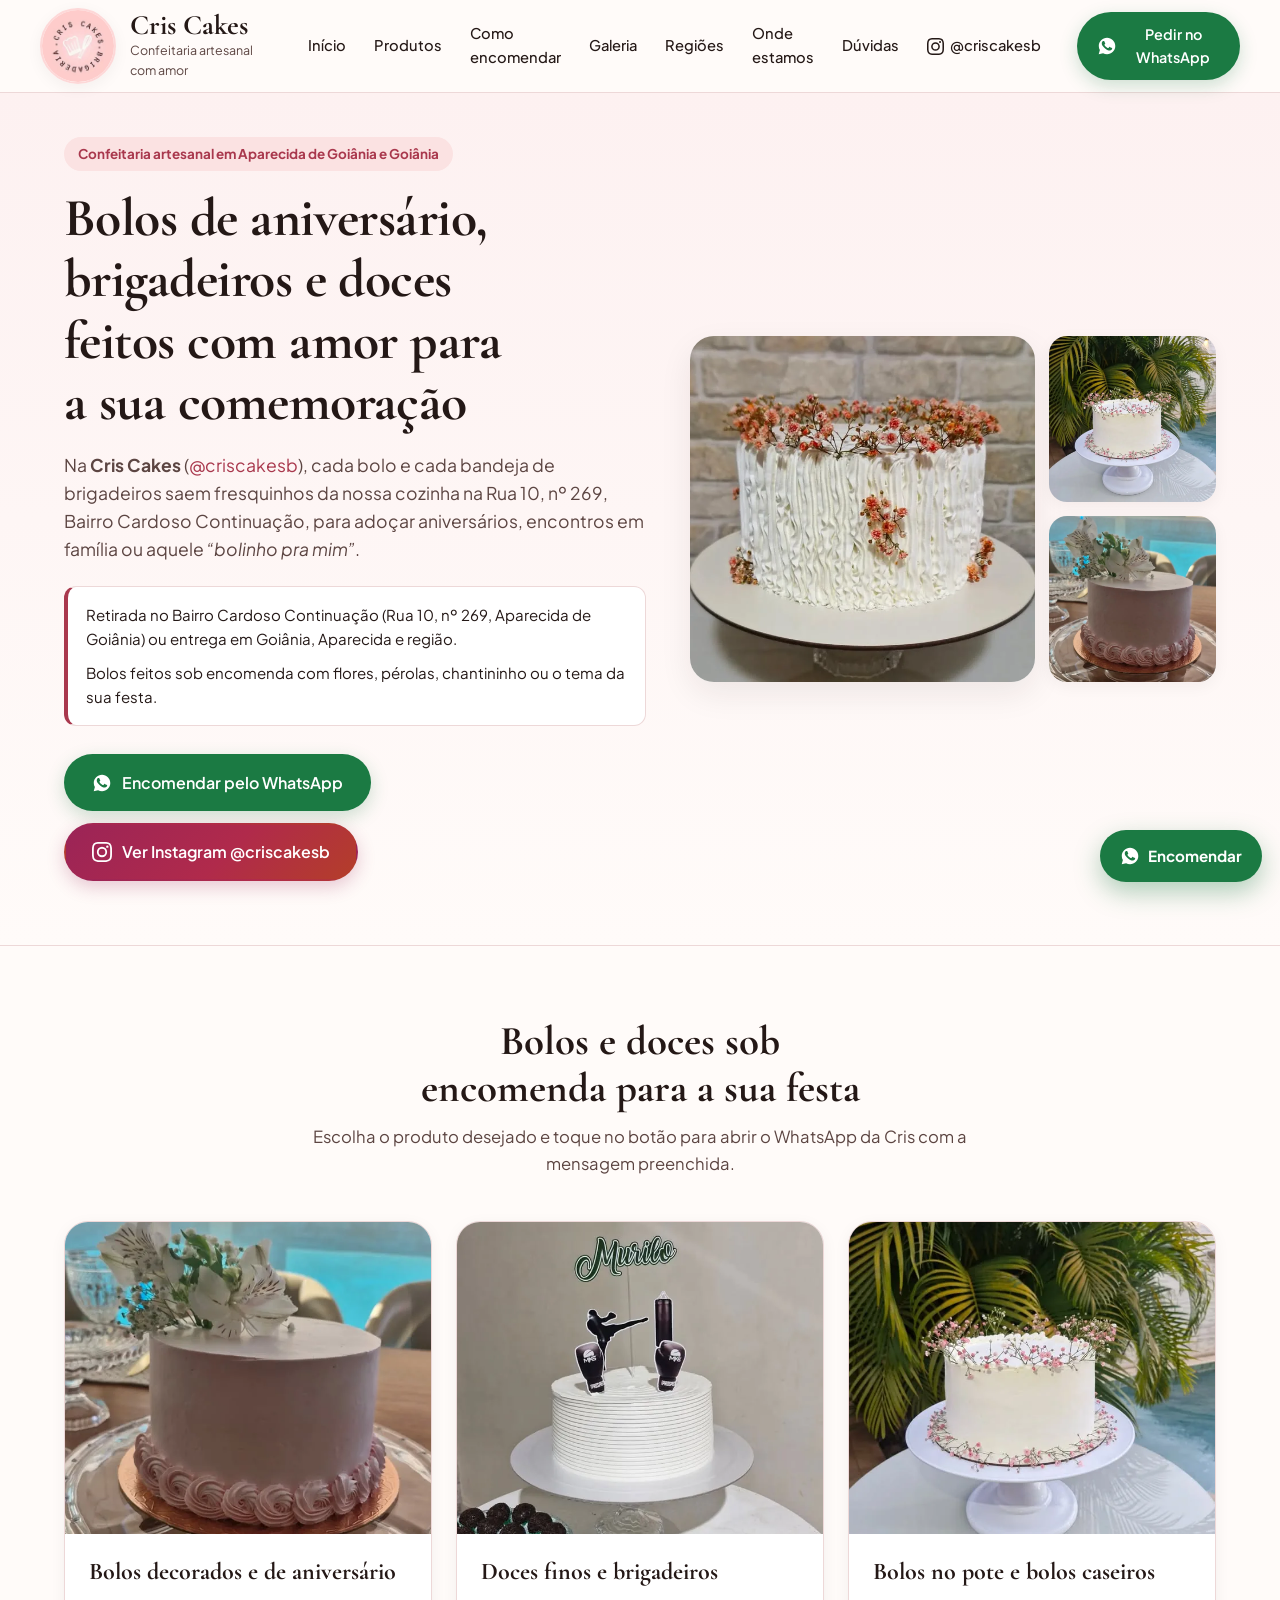
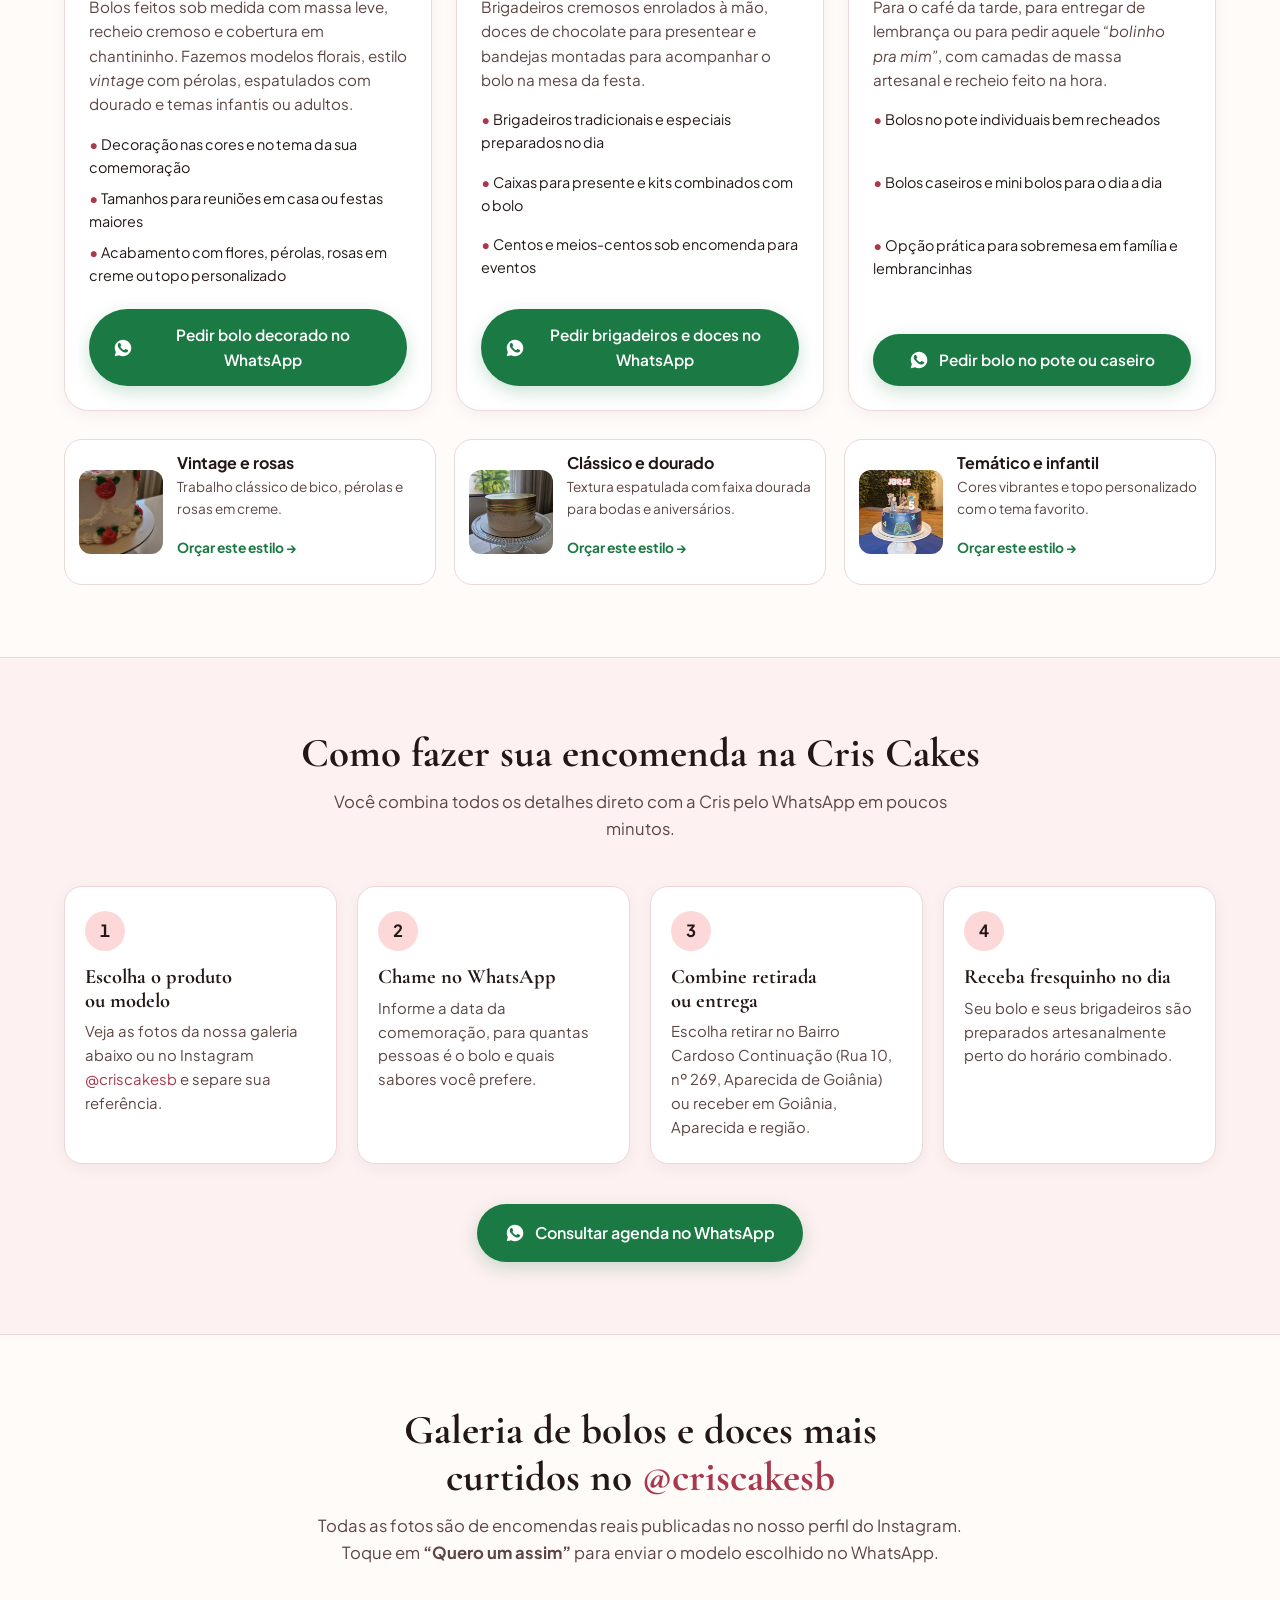
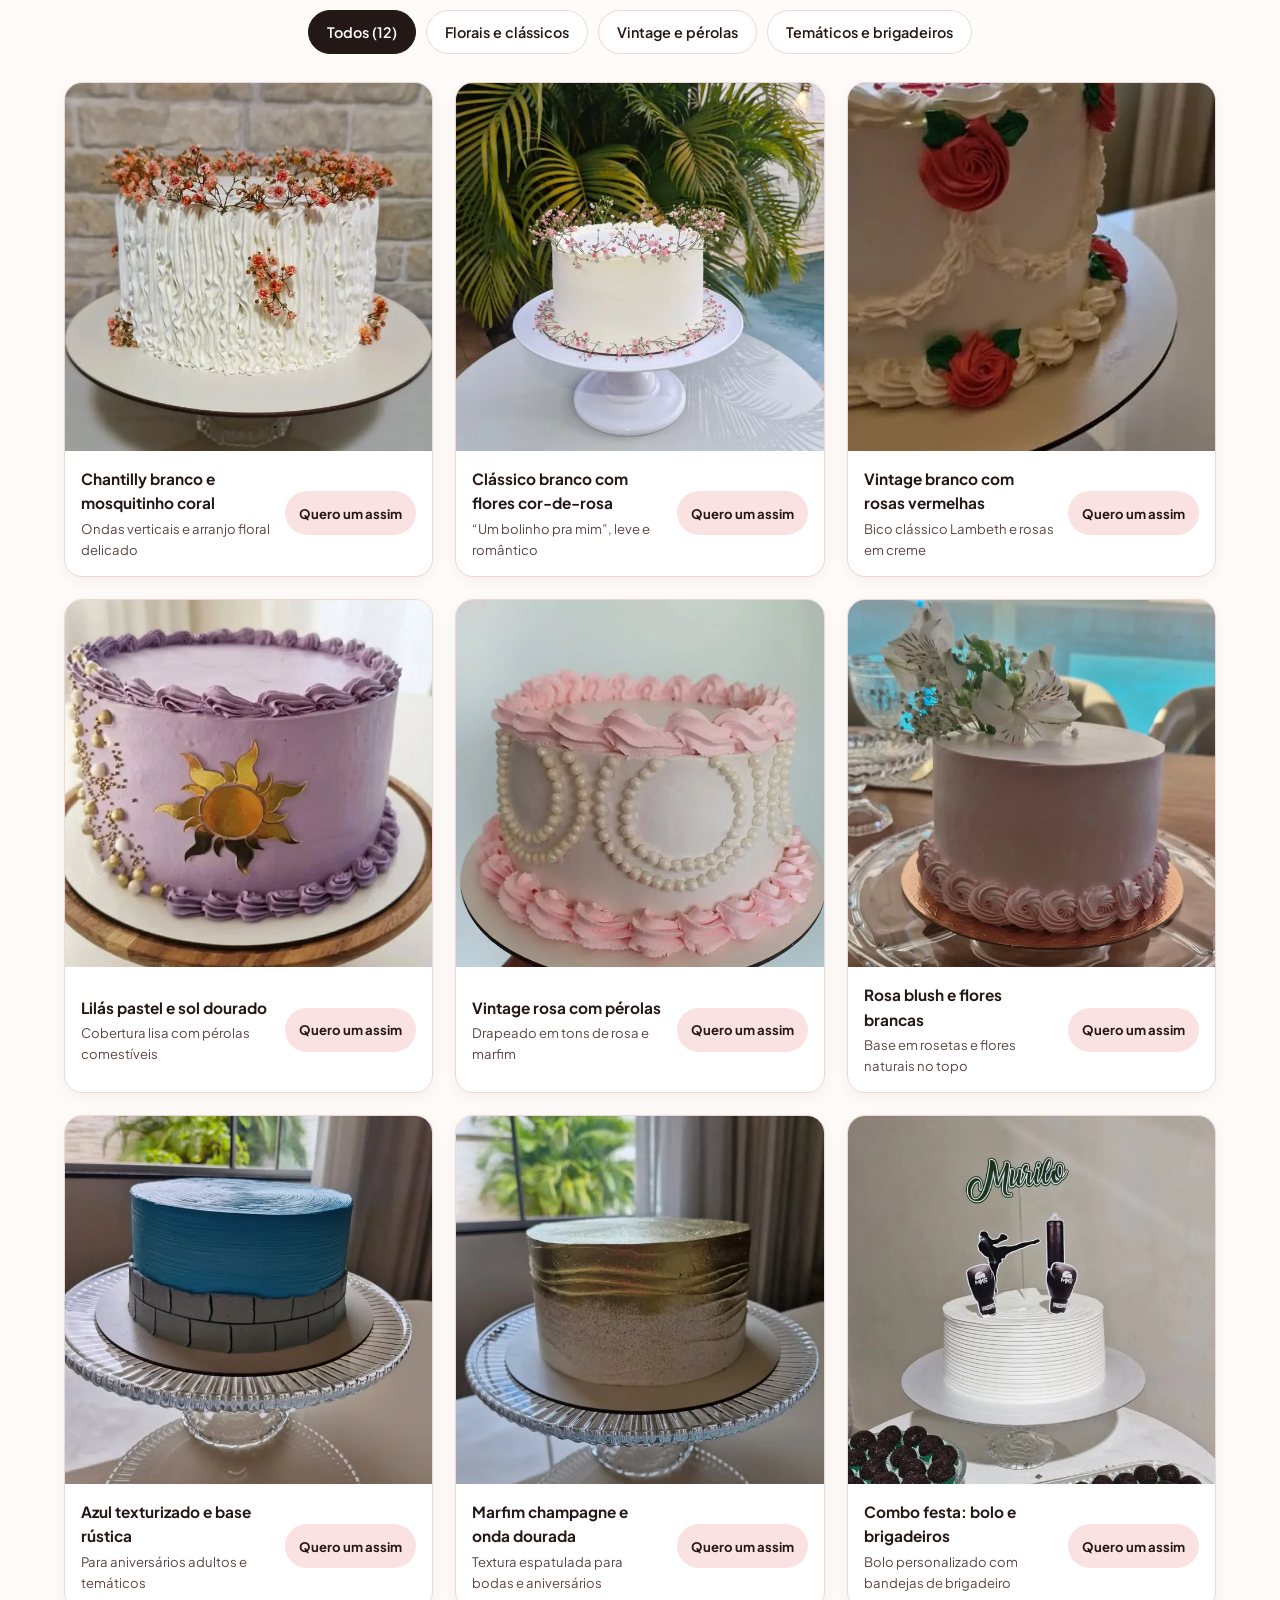
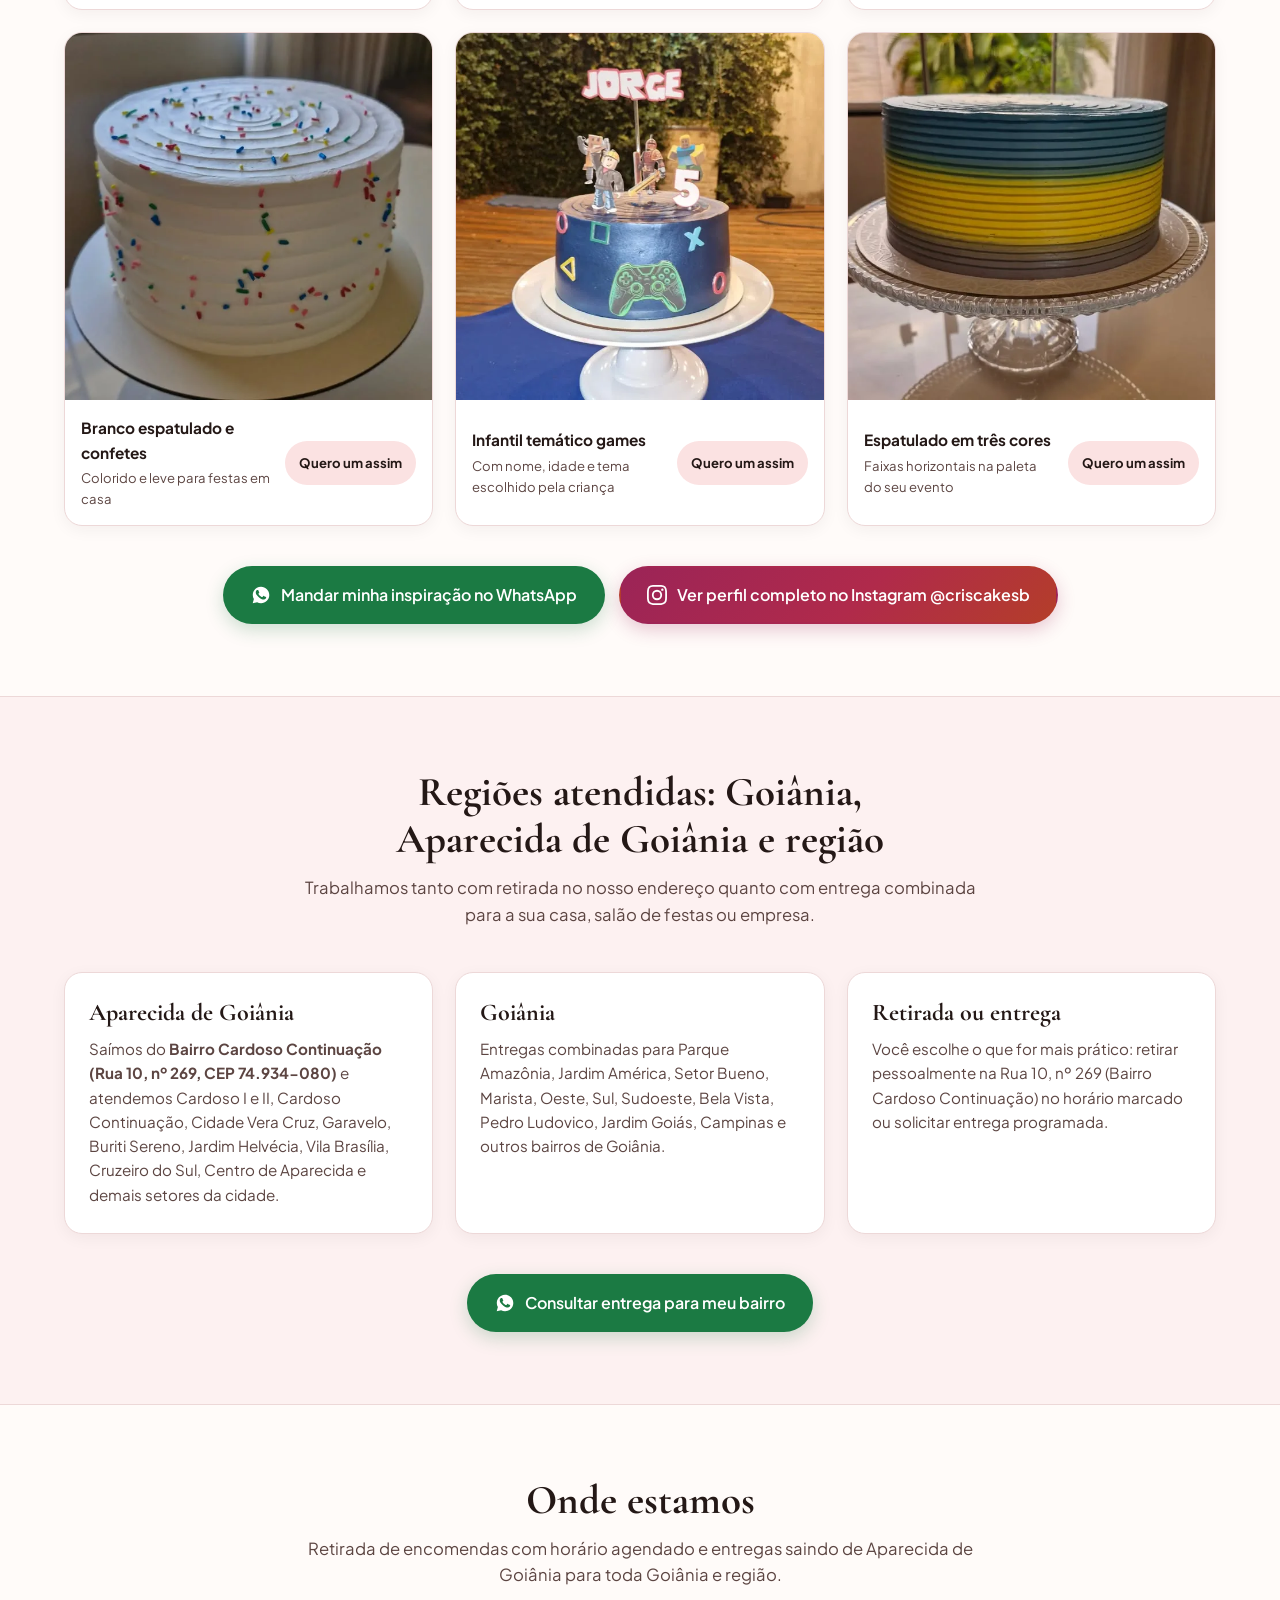
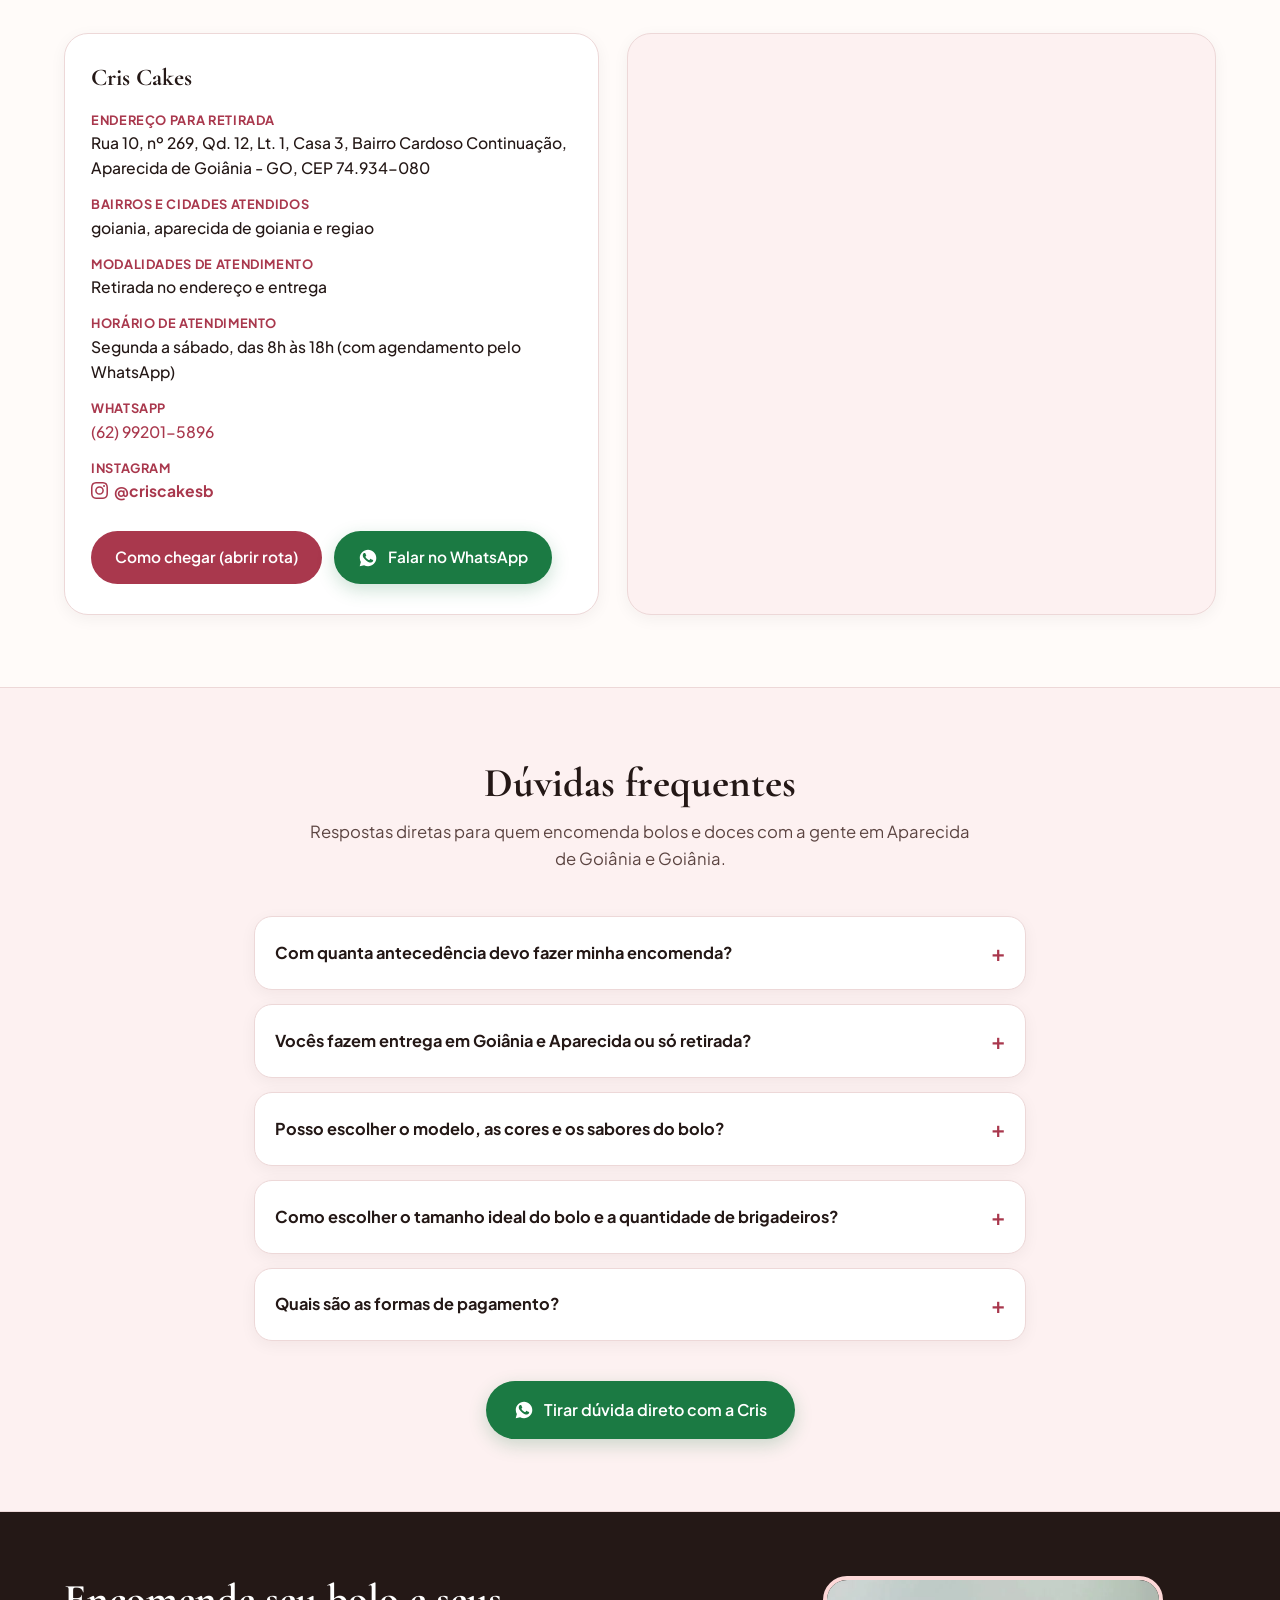
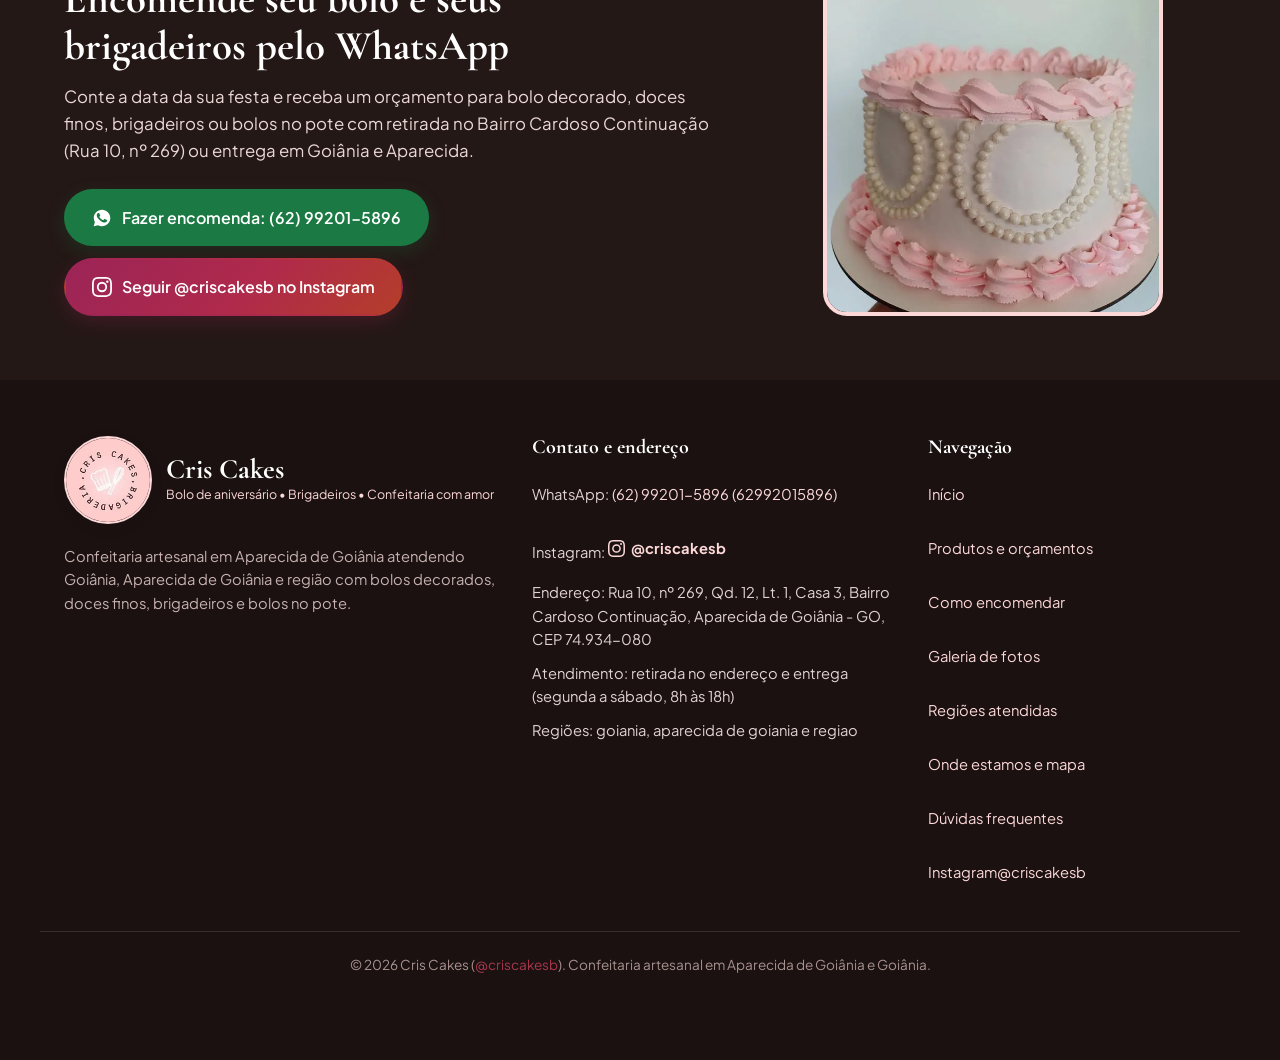
==== index.html @ f01774cf "feat: site Cris Cakes com SEO local, WCAG 2.2 AA e Vercel Analytics" ====
<!DOCTYPE html>
<html lang="pt-BR">
<head>
  <meta charset="UTF-8">
  <meta name="viewport" content="width=device-width, initial-scale=1.0">
  <title>Cris Cakes | Bolos e Brigadeiros em Aparecida e Goiânia</title>
  <meta name="description" content="Confeitaria artesanal em Aparecida de Goiânia (Rua 10, nº 269, Bairro Cardoso Continuação, CEP 74934-080) atendendo Goiânia e região. Bolos decorados, brigadeiros e doces finos.">
  <meta name="robots" content="index, follow">
  <link rel="canonical" href="https://cris-cakes-ruby.vercel.app/">
  <meta name="theme-color" content="#FFFBF9">

  <!-- Open Graph / WhatsApp Preview -->
  <meta property="og:type" content="website">
  <meta property="og:locale" content="pt_BR">
  <meta property="og:site_name" content="Cris Cakes">
  <meta property="og:title" content="Cris Cakes | Bolos e Brigadeiros em Aparecida e Goiânia">
  <meta property="og:description" content="Bolos de aniversário, brigadeiros, doces finos e bolos caseiros feitos com amor. Retirada no Bairro Cardoso Continuação (Rua 10, nº 269) ou entrega em Goiânia, Aparecida de Goiânia e região.">
  <meta property="og:url" content="https://cris-cakes-ruby.vercel.app/">
  <meta property="og:image" content="https://cris-cakes-ruby.vercel.app/assets/img/hero-bolo-flores-chantilly.webp">

  <!-- Twitter Cards -->
  <meta name="twitter:card" content="summary_large_image">
  <meta name="twitter:title" content="Cris Cakes | Bolos e Brigadeiros em Aparecida e Goiânia">
  <meta name="twitter:description" content="Bolos decorados, brigadeiros, doces finos e bolos no pote em Aparecida de Goiânia e Goiânia. Encomende pelo WhatsApp (62) 99201-5896.">
  <meta name="twitter:image" content="https://cris-cakes-ruby.vercel.app/assets/img/hero-bolo-flores-chantilly.webp">

  <!-- Favicon -->
  <link rel="icon" type="image/webp" href="assets/img/logo-cris-cakes.webp">
  <link rel="apple-touch-icon" href="assets/img/logo-cris-cakes.webp">

  <!-- Preload imagem principal (LCP rápido no celular) -->
  <link rel="preload" as="image" href="assets/img/hero-bolo-flores-chantilly.webp" type="image/webp">

  <!-- Tipografia leve e legível -->
  <link rel="preconnect" href="https://fonts.googleapis.com">
  <link rel="preconnect" href="https://fonts.gstatic.com" crossorigin>
  <link href="https://fonts.googleapis.com/css2?family=Cormorant+Garamond:ital,wght@0,600;0,700;1,600&family=Plus+Jakarta+Sans:wght@400;500;600;700&display=swap" rel="stylesheet">

  <link rel="stylesheet" href="styles.css">

  <!-- Dados Estruturados Schema.org: Bakery (Confeitaria Local) + FAQPage -->
  <script type="application/ld+json">
  {
    "@context": "https://schema.org",
    "@graph": [
      {
        "@type": "Bakery",
        "@id": "https://cris-cakes-ruby.vercel.app/#bakery",
        "name": "Cris Cakes",
        "alternateName": "Cris Cakes Brigaderia e Confeitaria Artesanal",
        "description": "Bolo de aniversário, brigadeiros, doces finos e bolos no pote. Confeitaria artesanal feita com amor em Aparecida de Goiânia, atendendo Goiânia, Aparecida de Goiânia e região com retirada no endereço e entrega.",
        "url": "https://cris-cakes-ruby.vercel.app/",
        "telephone": "+55-62-99201-5896",
        "priceRange": "$$",
        "image": [
          "https://cris-cakes-ruby.vercel.app/assets/img/hero-bolo-flores-chantilly.webp",
          "https://cris-cakes-ruby.vercel.app/assets/img/bolo-minimalista-flores-rosa.webp",
          "https://cris-cakes-ruby.vercel.app/assets/img/bolo-rosa-alstroemerias.webp",
          "https://cris-cakes-ruby.vercel.app/assets/img/brigadeiros-e-bolo-festa.webp"
        ],
        "logo": "https://cris-cakes-ruby.vercel.app/assets/img/logo-cris-cakes.webp",
        "sameAs": [
          "https://www.instagram.com/criscakesb/"
        ],
        "address": {
          "@type": "PostalAddress",
          "streetAddress": "Rua 10, nº 269, Qd. 12, Lt. 1, Casa 3, Bairro Cardoso Continuação",
          "addressLocality": "Aparecida de Goiânia",
          "addressRegion": "GO",
          "postalCode": "74934-080",
          "addressCountry": "BR"
        },
        "geo": {
          "@type": "GeoCoordinates",
          "latitude": -16.7663732,
          "longitude": -49.321342
        },
        "areaServed": [
          {
            "@type": "City",
            "name": "Aparecida de Goiânia"
          },
          {
            "@type": "City",
            "name": "Goiânia"
          },
          {
            "@type": "AdministrativeArea",
            "name": "Região Metropolitana de Goiânia"
          }
        ],
        "openingHoursSpecification": [
          {
            "@type": "OpeningHoursSpecification",
            "dayOfWeek": [
              "Monday",
              "Tuesday",
              "Wednesday",
              "Thursday",
              "Friday",
              "Saturday"
            ],
            "opens": "08:00",
            "closes": "18:00"
          }
        ],
        "servesCuisine": "Confeitaria Artesanal, Bolos Decorados, Brigadeiros",
        "hasOfferCatalog": {
          "@type": "OfferCatalog",
          "name": "Cardápio Cris Cakes",
          "itemListElement": [
            {
              "@type": "Offer",
              "itemOffered": {
                "@type": "Product",
                "name": "Bolos decorados de aniversário e comemorações"
              }
            },
            {
              "@type": "Offer",
              "itemOffered": {
                "@type": "Product",
                "name": "Doces finos e brigadeiros artesanais"
              }
            },
            {
              "@type": "Offer",
              "itemOffered": {
                "@type": "Product",
                "name": "Bolos no pote e bolos caseiros"
              }
            }
          ]
        }
      },
      {
        "@type": "FAQPage",
        "@id": "https://cris-cakes-ruby.vercel.app/#faq",
        "mainEntity": [
          {
            "@type": "Question",
            "name": "Com quanta antecedência devo encomendar meu bolo ou brigadeiros?",
            "acceptedAnswer": {
              "@type": "Answer",
              "text": "Para bolos decorados e encomendas de festa, o ideal é pedir com 3 a 5 dias de antecedência para garantir sua vaga na agenda. Se precisar de algo para mais perto ou de um bolinho para hoje, chame no WhatsApp (62) 99201-5896 para consultar a disponibilidade."
            }
          },
          {
            "@type": "Question",
            "name": "A Cris Cakes trabalha com entrega ou retirada no endereço?",
            "acceptedAnswer": {
              "@type": "Answer",
              "text": "Trabalhamos com os dois: você pode retirar sua encomenda direto no nosso endereço no Bairro Cardoso Continuação, em Aparecida de Goiânia (Rua 10, nº 269, Qd. 12, Lt. 1, Casa 3, CEP 74.934-080), ou solicitar entrega para Goiânia, Aparecida de Goiânia e região."
            }
          },
          {
            "@type": "Question",
            "name": "Posso personalizar as cores, flores e o tema do bolo?",
            "acceptedAnswer": {
              "@type": "Answer",
              "text": "Sim. Cada bolo é feito sob medida para a sua comemoração: modelos com flores, estilo vintage com pérolas, espatulados com dourado ou temas infantis e personalizados com topo."
            }
          },
          {
            "@type": "Question",
            "name": "Quais regiões vocês atendem?",
            "acceptedAnswer": {
              "@type": "Answer",
              "text": "Atendemos Goiânia, Aparecida de Goiânia e região, além de retirada presencial no Bairro Cardoso Continuação (Rua 10, nº 269, CEP 74.934-080) em Aparecida de Goiânia."
            }
          }
        ]
      }
    ]
  }
  </script>
</head>
<body>
  <a class="skip-link" href="#inicio">Pular para o conteúdo principal</a>

  <!-- CABEÇALHO FIXO -->
  <header class="site-header" id="topo">
    <div class="container header-inner">
      <a href="#inicio" class="brand" aria-label="Cris Cakes, voltar ao início">
        <img src="assets/img/logo-cris-cakes.webp" alt="Logo Cris Cakes Brigaderia e Confeitaria Artesanal em Aparecida de Goiânia" width="76" height="76" class="brand-logo">
        <div class="brand-text">
          <span class="brand-name" translate="no">Cris Cakes</span>
          <span class="brand-tag">Confeitaria artesanal com amor</span>
        </div>
      </a>

      <button class="menu-toggle" type="button" aria-expanded="false" aria-controls="nav-menu" aria-label="Abrir menu de navegação">
        <span class="menu-bar"></span>
        <span class="menu-bar"></span>
        <span class="menu-bar"></span>
      </button>

      <nav class="site-nav" id="nav-menu" aria-label="Navegação principal">
        <ul class="nav-list">
          <li><a href="#inicio">Início</a></li>
          <li><a href="#produtos">Produtos</a></li>
          <li><a href="#como-encomendar">Como encomendar</a></li>
          <li><a href="#galeria">Galeria</a></li>
          <li><a href="#regioes">Regiões</a></li>
          <li><a href="#onde-estamos">Onde estamos</a></li>
          <li><a href="#duvidas">Dúvidas</a></li>
          <li>
            <a href="https://www.instagram.com/criscakesb/" target="_blank" rel="noopener noreferrer" class="ig-inline-link" translate="no">
              <svg class="icon-ig-sm" viewBox="0 0 24 24" aria-hidden="true"><path d="M12 2.163c3.204 0 3.584.012 4.85.07 3.252.148 4.771 1.691 4.919 4.919.058 1.265.069 1.645.069 4.849 0 3.205-.012 3.584-.069 4.849-.149 3.225-1.664 4.771-4.919 4.919-1.266.058-1.644.07-4.85.07-3.204 0-3.584-.012-4.849-.07-3.26-.149-4.771-1.699-4.919-4.92-.058-1.265-.07-1.644-.07-4.849 0-3.204.013-3.583.07-4.849.149-3.227 1.664-4.771 4.919-4.919 1.266-.057 1.645-.069 4.849-.069zM12 0C8.741 0 8.333.014 7.053.072 2.695.272.273 2.69.073 7.052.014 8.333 0 8.741 0 12c0 3.259.014 3.668.072 4.948.2 4.358 2.618 6.78 6.98 6.98C8.333 23.986 8.741 24 12 24c3.259 0 3.668-.014 4.948-.072 4.354-.2 6.782-2.618 6.979-6.98.059-1.28.073-1.689.073-4.948 0-3.259-.014-3.667-.072-4.947-.196-4.354-2.617-6.78-6.979-6.98C15.668.014 15.259 0 12 0zm0 5.838a6.162 6.162 0 100 12.324 6.162 6.162 0 000-12.324zM12 16a4 4 0 110-8 4 4 0 010 8zm6.406-11.845a1.44 1.44 0 100 2.881 1.44 1.44 0 000-2.881z"/></svg>
              <span>@criscakesb</span>
            </a>
          </li>
        </ul>
        <a
          href="https://wa.me/5562992015896?text=Ol%C3%A1%2C%20Cris!%20Vi%20o%20site%20da%20Cris%20Cakes%20e%20gostaria%20de%20fazer%20uma%20encomenda."
          class="btn btn-whatsapp btn-sm header-cta"
          target="_blank"
          rel="noopener noreferrer">
          <svg class="icon-wa" viewBox="0 0 24 24" aria-hidden="true"><path d="M12.04 2C6.58 2 2.13 6.45 2.13 11.91c0 1.75.46 3.45 1.32 4.95L2.05 22l5.25-1.38c1.45.79 3.08 1.21 4.74 1.21 5.46 0 9.91-4.45 9.91-9.91C21.95 6.45 17.5 2 12.04 2zm5.82 14.01c-.25.7-1.45 1.34-2.01 1.43-.52.08-1.18.12-1.91-.12-.44-.14-1.01-.33-1.74-.65-3.07-1.33-5.08-4.43-5.23-4.64-.15-.21-1.25-1.66-1.25-3.17 0-1.51.79-2.25 1.07-2.56.28-.31.61-.39.81-.39.2 0 .41.01.59.01.19.01.44-.07.69.53.25.6.86 2.09.93 2.24.08.15.13.33.03.53-.1.21-.15.33-.3.51-.15.18-.32.4-.46.54-.15.15-.31.31-.13.61.18.31.79 1.31 1.7 2.12 1.17 1.04 2.15 1.36 2.46 1.52.31.15.49.13.67-.08.18-.21.77-.9.97-1.21.2-.31.41-.26.69-.15.28.1 1.79.84 2.1 1 .31.15.51.23.59.36.08.13.08.75-.17 1.45z"/></svg>
          <span>Pedir no WhatsApp</span>
        </a>
      </nav>
    </div>
  </header>

  <main>
    <!-- 1. INÍCIO (HERO) -->
    <section class="hero" id="inicio">
      <div class="container hero-grid">
        <div class="hero-copy">
          <p class="hero-kicker">Confeitaria artesanal em Aparecida de Goiânia e Goiânia</p>
          <h1>Bolos de aniversário, brigadeiros e doces feitos com amor para a sua comemoração</h1>
          <p class="hero-lead">
            Na <strong translate="no">Cris Cakes</strong> (<a href="https://www.instagram.com/criscakesb/" target="_blank" rel="noopener noreferrer" translate="no">@criscakesb</a>), cada bolo e cada bandeja de brigadeiros saem fresquinhos da nossa cozinha na Rua 10, nº 269, Bairro Cardoso Continuação, para adoçar aniversários, encontros em família ou aquele <em>“bolinho pra mim”</em>.
          </p>

          <ul class="hero-facts" aria-label="Informações rápidas de atendimento">
            <li>Retirada no Bairro Cardoso Continuação (Rua 10, nº 269, Aparecida de Goiânia) ou entrega em Goiânia, Aparecida e região.</li>
            <li>Bolos feitos sob encomenda com flores, pérolas, chantininho ou o tema da sua festa.</li>
          </ul>

          <div class="hero-actions">
            <a
              href="https://wa.me/5562992015896?text=Ol%C3%A1%2C%20Cris!%20Vi%20o%20site%20da%20Cris%20Cakes%20e%20quero%20fazer%20um%20or%C3%A7amento%20de%20encomenda."
              class="btn btn-whatsapp btn-lg"
              target="_blank"
              rel="noopener noreferrer">
              <svg class="icon-wa" viewBox="0 0 24 24" aria-hidden="true"><path d="M12.04 2C6.58 2 2.13 6.45 2.13 11.91c0 1.75.46 3.45 1.32 4.95L2.05 22l5.25-1.38c1.45.79 3.08 1.21 4.74 1.21 5.46 0 9.91-4.45 9.91-9.91C21.95 6.45 17.5 2 12.04 2zm5.82 14.01c-.25.7-1.45 1.34-2.01 1.43-.52.08-1.18.12-1.91-.12-.44-.14-1.01-.33-1.74-.65-3.07-1.33-5.08-4.43-5.23-4.64-.15-.21-1.25-1.66-1.25-3.17 0-1.51.79-2.25 1.07-2.56.28-.31.61-.39.81-.39.2 0 .41.01.59.01.19.01.44-.07.69.53.25.6.86 2.09.93 2.24.08.15.13.33.03.53-.1.21-.15.33-.3.51-.15.18-.32.4-.46.54-.15.15-.31.31-.13.61.18.31.79 1.31 1.7 2.12 1.17 1.04 2.15 1.36 2.46 1.52.31.15.49.13.67-.08.18-.21.77-.9.97-1.21.2-.31.41-.26.69-.15.28.1 1.79.84 2.1 1 .31.15.51.23.59.36.08.13.08.75-.17 1.45z"/></svg>
              <span>Encomendar pelo WhatsApp</span>
            </a>
            <a href="https://www.instagram.com/criscakesb/" target="_blank" rel="noopener noreferrer" class="btn btn-instagram btn-lg">
              <svg class="icon-ig" viewBox="0 0 24 24" aria-hidden="true"><path d="M12 2.163c3.204 0 3.584.012 4.85.07 3.252.148 4.771 1.691 4.919 4.919.058 1.265.069 1.645.069 4.849 0 3.205-.012 3.584-.069 4.849-.149 3.225-1.664 4.771-4.919 4.919-1.266.058-1.644.07-4.85.07-3.204 0-3.584-.012-4.849-.07-3.26-.149-4.771-1.699-4.919-4.92-.058-1.265-.07-1.644-.07-4.849 0-3.204.013-3.583.07-4.849.149-3.227 1.664-4.771 4.919-4.919 1.266-.057 1.645-.069 4.849-.069zM12 0C8.741 0 8.333.014 7.053.072 2.695.272.273 2.69.073 7.052.014 8.333 0 8.741 0 12c0 3.259.014 3.668.072 4.948.2 4.358 2.618 6.78 6.98 6.98C8.333 23.986 8.741 24 12 24c3.259 0 3.668-.014 4.948-.072 4.354-.2 6.782-2.618 6.979-6.98.059-1.28.073-1.689.073-4.948 0-3.259-.014-3.667-.072-4.947-.196-4.354-2.617-6.78-6.979-6.98C15.668.014 15.259 0 12 0zm0 5.838a6.162 6.162 0 100 12.324 6.162 6.162 0 000-12.324zM12 16a4 4 0 110-8 4 4 0 010 8zm6.406-11.845a1.44 1.44 0 100 2.881 1.44 1.44 0 000-2.881z"/></svg>
              <span>Ver Instagram <span translate="no">@criscakesb</span></span>
            </a>
          </div>
        </div>

        <div class="hero-media">
          <div class="hero-photo-main">
            <img
              src="assets/img/hero-bolo-flores-chantilly.webp"
              alt="Bolo decorado em Aparecida de Goiânia e Goiânia com chantilly branco texturizado e flores mosquitinho coral feito pela Cris Cakes"
              width="640"
              height="640"
              fetchpriority="high">
          </div>
          <div class="hero-photo-grid">
            <img
              src="assets/img/bolo-minimalista-flores-rosa.webp"
              alt="Bolo de aniversário artesanal em Goiânia com cobertura lisa branca e flores cor-de-rosa delicadas"
              width="320"
              height="320">
            <img
              src="assets/img/bolo-rosa-alstroemerias.webp"
              alt="Bolo decorado rosa pastel com flores brancas naturais em Aparecida de Goiânia"
              width="320"
              height="320">
          </div>
        </div>
      </div>
    </section>

    <!-- 2. PRODUTOS -->
    <section class="section section-light" id="produtos">
      <div class="container">
        <div class="section-header">
          <h2>Bolos e doces sob encomenda para a sua festa</h2>
          <p>Escolha o produto desejado e toque no botão para abrir o WhatsApp da Cris com a mensagem preenchida.</p>
        </div>

        <div class="products-grid">
          <!-- Produto 1: Bolos decorados -->
          <article class="product-card">
            <div class="product-img-wrap">
              <img
                src="assets/img/bolo-rosa-alstroemerias.webp"
                alt="Bolo decorado em Goiânia e Aparecida de Goiânia com chantininho rosa e flores naturais brancas"
                width="640"
                height="640"
                loading="lazy">
            </div>
            <div class="product-body">
              <h3>Bolos decorados e de aniversário</h3>
              <p>
                Bolos feitos sob medida com massa leve, recheio cremoso e cobertura em chantininho. Fazemos modelos florais, estilo <em>vintage</em> com pérolas, espatulados com dourado e temas infantis ou adultos.
              </p>
              <ul class="product-highlights">
                <li>Decoração nas cores e no tema da sua comemoração</li>
                <li>Tamanhos para reuniões em casa ou festas maiores</li>
                <li>Acabamento com flores, pérolas, rosas em creme ou topo personalizado</li>
              </ul>
              <a
                href="https://wa.me/5562992015896?text=Ol%C3%A1%2C%20Cris!%20Vi%20o%20site%20da%20Cris%20Cakes%20e%20gostaria%20de%20encomendar%20um%20Bolo%20Decorado%20para%20anivers%C3%A1rio%2Fcomemora%C3%A7%C3%A3o."
                class="btn btn-whatsapp btn-block"
                target="_blank"
                rel="noopener noreferrer">
                <svg class="icon-wa" viewBox="0 0 24 24" aria-hidden="true"><path d="M12.04 2C6.58 2 2.13 6.45 2.13 11.91c0 1.75.46 3.45 1.32 4.95L2.05 22l5.25-1.38c1.45.79 3.08 1.21 4.74 1.21 5.46 0 9.91-4.45 9.91-9.91C21.95 6.45 17.5 2 12.04 2zm5.82 14.01c-.25.7-1.45 1.34-2.01 1.43-.52.08-1.18.12-1.91-.12-.44-.14-1.01-.33-1.74-.65-3.07-1.33-5.08-4.43-5.23-4.64-.15-.21-1.25-1.66-1.25-3.17 0-1.51.79-2.25 1.07-2.56.28-.31.61-.39.81-.39.2 0 .41.01.59.01.19.01.44-.07.69.53.25.6.86 2.09.93 2.24.08.15.13.33.03.53-.1.21-.15.33-.3.51-.15.18-.32.4-.46.54-.15.15-.31.31-.13.61.18.31.79 1.31 1.7 2.12 1.17 1.04 2.15 1.36 2.46 1.52.31.15.49.13.67-.08.18-.21.77-.9.97-1.21.2-.31.41-.26.69-.15.28.1 1.79.84 2.1 1 .31.15.51.23.59.36.08.13.08.75-.17 1.45z"/></svg>
                <span>Pedir bolo decorado no WhatsApp</span>
              </a>
            </div>
          </article>

          <!-- Produto 2: Doces finos e brigadeiros -->
          <article class="product-card">
            <div class="product-img-wrap">
              <img
                src="assets/img/brigadeiros-e-bolo-festa.webp"
                alt="Brigadeiros artesanais e bolo de aniversário decorado em Aparecida de Goiânia e Goiânia"
                width="640"
                height="640"
                loading="lazy">
            </div>
            <div class="product-body">
              <h3>Doces finos e brigadeiros</h3>
              <p>
                Brigadeiros cremosos enrolados à mão, doces de chocolate para presentear e bandejas montadas para acompanhar o bolo na mesa da festa.
              </p>
              <ul class="product-highlights">
                <li>Brigadeiros tradicionais e especiais preparados no dia</li>
                <li>Caixas para presente e kits combinados com o bolo</li>
                <li>Centos e meios-centos sob encomenda para eventos</li>
              </ul>
              <a
                href="https://wa.me/5562992015896?text=Ol%C3%A1%2C%20Cris!%20Vi%20o%20site%20da%20Cris%20Cakes%20e%20gostaria%20de%20encomendar%20Doces%20Finos%20e%20Brigadeiros."
                class="btn btn-whatsapp btn-block"
                target="_blank"
                rel="noopener noreferrer">
                <svg class="icon-wa" viewBox="0 0 24 24" aria-hidden="true"><path d="M12.04 2C6.58 2 2.13 6.45 2.13 11.91c0 1.75.46 3.45 1.32 4.95L2.05 22l5.25-1.38c1.45.79 3.08 1.21 4.74 1.21 5.46 0 9.91-4.45 9.91-9.91C21.95 6.45 17.5 2 12.04 2zm5.82 14.01c-.25.7-1.45 1.34-2.01 1.43-.52.08-1.18.12-1.91-.12-.44-.14-1.01-.33-1.74-.65-3.07-1.33-5.08-4.43-5.23-4.64-.15-.21-1.25-1.66-1.25-3.17 0-1.51.79-2.25 1.07-2.56.28-.31.61-.39.81-.39.2 0 .41.01.59.01.19.01.44-.07.69.53.25.6.86 2.09.93 2.24.08.15.13.33.03.53-.1.21-.15.33-.3.51-.15.18-.32.4-.46.54-.15.15-.31.31-.13.61.18.31.79 1.31 1.7 2.12 1.17 1.04 2.15 1.36 2.46 1.52.31.15.49.13.67-.08.18-.21.77-.9.97-1.21.2-.31.41-.26.69-.15.28.1 1.79.84 2.1 1 .31.15.51.23.59.36.08.13.08.75-.17 1.45z"/></svg>
                <span>Pedir brigadeiros e doces no WhatsApp</span>
              </a>
            </div>
          </article>

          <!-- Produto 3: Bolos no pote e caseiros -->
          <article class="product-card">
            <div class="product-img-wrap">
              <img
                src="assets/img/bolo-minimalista-flores-rosa.webp"
                alt="Bolo caseiro e bolinho artesanal em Aparecida de Goiânia para café da tarde e comemorações"
                width="640"
                height="640"
                loading="lazy">
            </div>
            <div class="product-body">
              <h3>Bolos no pote e bolos caseiros</h3>
              <p>
                Para o café da tarde, para entregar de lembrança ou para pedir aquele <em>“bolinho pra mim”</em>, com camadas de massa artesanal e recheio feito na hora.
              </p>
              <ul class="product-highlights">
                <li>Bolos no pote individuais bem recheados</li>
                <li>Bolos caseiros e mini bolos para o dia a dia</li>
                <li>Opção prática para sobremesa em família e lembrancinhas</li>
              </ul>
              <a
                href="https://wa.me/5562992015896?text=Ol%C3%A1%2C%20Cris!%20Vi%20o%20site%20da%20Cris%20Cakes%20e%20quero%20saber%20os%20sabores%20de%20Bolo%20no%20Pote%20e%20Bolos%20Caseiros."
                class="btn btn-whatsapp btn-block"
                target="_blank"
                rel="noopener noreferrer">
                <svg class="icon-wa" viewBox="0 0 24 24" aria-hidden="true"><path d="M12.04 2C6.58 2 2.13 6.45 2.13 11.91c0 1.75.46 3.45 1.32 4.95L2.05 22l5.25-1.38c1.45.79 3.08 1.21 4.74 1.21 5.46 0 9.91-4.45 9.91-9.91C21.95 6.45 17.5 2 12.04 2zm5.82 14.01c-.25.7-1.45 1.34-2.01 1.43-.52.08-1.18.12-1.91-.12-.44-.14-1.01-.33-1.74-.65-3.07-1.33-5.08-4.43-5.23-4.64-.15-.21-1.25-1.66-1.25-3.17 0-1.51.79-2.25 1.07-2.56.28-.31.61-.39.81-.39.2 0 .41.01.59.01.19.01.44-.07.69.53.25.6.86 2.09.93 2.24.08.15.13.33.03.53-.1.21-.15.33-.3.51-.15.18-.32.4-.46.54-.15.15-.31.31-.13.61.18.31.79 1.31 1.7 2.12 1.17 1.04 2.15 1.36 2.46 1.52.31.15.49.13.67-.08.18-.21.77-.9.97-1.21.2-.31.41-.26.69-.15.28.1 1.79.84 2.1 1 .31.15.51.23.59.36.08.13.08.75-.17 1.45z"/></svg>
                <span>Pedir bolo no pote ou caseiro</span>
              </a>
            </div>
          </article>
        </div>

        <!-- Estilos em destaque -->
        <div class="styles-strip">
          <div class="style-mini">
            <img src="assets/img/bolo-vintage-rosas-vermelhas.webp" alt="Bolo vintage Lambeth branco com rosas vermelhas em Goiânia" width="120" height="120" loading="lazy">
            <div>
              <h4>Vintage e rosas</h4>
              <p>Trabalho clássico de bico, pérolas e rosas em creme.</p>
              <a href="https://wa.me/5562992015896?text=Ol%C3%A1%2C%20Cris!%20Gostei%20dos%20bolos%20estilo%20Vintage%20com%20rosas%20e%20p%C3%A9rolas%20no%20site%20e%20quero%20um%20or%C3%A7amento." target="_blank" rel="noopener noreferrer" class="link-wa">Orçar este estilo &rarr;</a>
            </div>
          </div>
          <div class="style-mini">
            <img src="assets/img/bolo-champagne-ouro.webp" alt="Bolo decorado dourado e champagne em Aparecida de Goiânia" width="120" height="120" loading="lazy">
            <div>
              <h4>Clássico e dourado</h4>
              <p>Textura espatulada com faixa dourada para bodas e aniversários.</p>
              <a href="https://wa.me/5562992015896?text=Ol%C3%A1%2C%20Cris!%20Gostei%20do%20bolo%20espatulado%20com%20dourado%20no%20site%20e%20quero%20um%20or%C3%A7amento." target="_blank" rel="noopener noreferrer" class="link-wa">Orçar este estilo &rarr;</a>
            </div>
          </div>
          <div class="style-mini">
            <img src="assets/img/bolo-infantil-tematico.webp" alt="Bolo infantil temático personalizado em Aparecida de Goiânia" width="120" height="120" loading="lazy">
            <div>
              <h4>Temático e infantil</h4>
              <p>Cores vibrantes e topo personalizado com o tema favorito.</p>
              <a href="https://wa.me/5562992015896?text=Ol%C3%A1%2C%20Cris!%20Quero%20encomendar%20um%20Bolo%20Tem%C3%A1tico%20personalizado." target="_blank" rel="noopener noreferrer" class="link-wa">Orçar este estilo &rarr;</a>
            </div>
          </div>
        </div>
      </div>
    </section>

    <!-- 3. COMO ENCOMENDAR -->
    <section class="section section-blush" id="como-encomendar">
      <div class="container">
        <div class="section-header">
          <h2>Como fazer sua encomenda na Cris Cakes</h2>
          <p>Você combina todos os detalhes direto com a Cris pelo WhatsApp em poucos minutos.</p>
        </div>

        <div class="steps-grid">
          <div class="step-card">
            <span class="step-num">1</span>
            <h3>Escolha o produto ou modelo</h3>
            <p>Veja as fotos da nossa galeria abaixo ou no Instagram <a href="https://www.instagram.com/criscakesb/" target="_blank" rel="noopener noreferrer" translate="no">@criscakesb</a> e separe sua referência.</p>
          </div>
          <div class="step-card">
            <span class="step-num">2</span>
            <h3>Chame no WhatsApp</h3>
            <p>Informe a data da comemoração, para quantas pessoas é o bolo e quais sabores você prefere.</p>
          </div>
          <div class="step-card">
            <span class="step-num">3</span>
            <h3>Combine retirada ou entrega</h3>
            <p>Escolha retirar no Bairro Cardoso Continuação (Rua 10, nº 269, Aparecida de Goiânia) ou receber em Goiânia, Aparecida e região.</p>
          </div>
          <div class="step-card">
            <span class="step-num">4</span>
            <h3>Receba fresquinho no dia</h3>
            <p>Seu bolo e seus brigadeiros são preparados artesanalmente perto do horário combinado.</p>
          </div>
        </div>

        <div class="section-cta">
          <a
            href="https://wa.me/5562992015896?text=Ol%C3%A1%2C%20Cris!%20Quero%20consultar%20disponibilidade%20de%20data%20para%20uma%20encomenda."
            class="btn btn-whatsapp btn-lg"
            target="_blank"
            rel="noopener noreferrer">
            <svg class="icon-wa" viewBox="0 0 24 24" aria-hidden="true"><path d="M12.04 2C6.58 2 2.13 6.45 2.13 11.91c0 1.75.46 3.45 1.32 4.95L2.05 22l5.25-1.38c1.45.79 3.08 1.21 4.74 1.21 5.46 0 9.91-4.45 9.91-9.91C21.95 6.45 17.5 2 12.04 2zm5.82 14.01c-.25.7-1.45 1.34-2.01 1.43-.52.08-1.18.12-1.91-.12-.44-.14-1.01-.33-1.74-.65-3.07-1.33-5.08-4.43-5.23-4.64-.15-.21-1.25-1.66-1.25-3.17 0-1.51.79-2.25 1.07-2.56.28-.31.61-.39.81-.39.2 0 .41.01.59.01.19.01.44-.07.69.53.25.6.86 2.09.93 2.24.08.15.13.33.03.53-.1.21-.15.33-.3.51-.15.18-.32.4-.46.54-.15.15-.31.31-.13.61.18.31.79 1.31 1.7 2.12 1.17 1.04 2.15 1.36 2.46 1.52.31.15.49.13.67-.08.18-.21.77-.9.97-1.21.2-.31.41-.26.69-.15.28.1 1.79.84 2.1 1 .31.15.51.23.59.36.08.13.08.75-.17 1.45z"/></svg>
            <span>Consultar agenda no WhatsApp</span>
          </a>
        </div>
      </div>
    </section>

    <!-- 4. GALERIA (FOTOS REAIS EM ORDEM DE DESTAQUE) -->
    <section class="section section-light" id="galeria">
      <div class="container">
        <div class="section-header">
          <h2>Galeria de bolos e doces mais curtidos no <a href="https://www.instagram.com/criscakesb/" target="_blank" rel="noopener noreferrer" translate="no">@criscakesb</a></h2>
          <p>Todas as fotos são de encomendas reais publicadas no nosso perfil do Instagram. Toque em <strong>“Quero um assim”</strong> para enviar o modelo escolhido no WhatsApp.</p>
        </div>

        <div class="gallery-filters" role="group" aria-label="Filtrar fotos por estilo">
          <button class="filter-btn active" type="button" data-filter="todos" aria-pressed="true">Todos (12)</button>
          <button class="filter-btn" type="button" data-filter="floral" aria-pressed="false">Florais e clássicos</button>
          <button class="filter-btn" type="button" data-filter="vintage" aria-pressed="false">Vintage e pérolas</button>
          <button class="filter-btn" type="button" data-filter="tematico" aria-pressed="false">Temáticos e brigadeiros</button>
        </div>

        <p id="gallery-status" class="visually-hidden" aria-live="polite" aria-atomic="true"></p>

        <div class="gallery-grid" id="gallery-grid">
          <!-- 1. 21 curtidas -->
          <figure class="gallery-item" data-category="floral">
            <div class="gallery-img-box">
              <img src="assets/img/hero-bolo-flores-chantilly.webp" alt="Bolo decorado em Goiânia com chantilly branco em ondas verticais e flores mosquitinho coral" width="640" height="640" loading="lazy">
            </div>
            <figcaption class="gallery-caption">
              <div>
                <strong>Chantilly branco e mosquitinho coral</strong>
                <span>Ondas verticais e arranjo floral delicado</span>
              </div>
              <a href="https://wa.me/5562992015896?text=Ol%C3%A1%2C%20Cris!%20Amei%20o%20bolo%20branco%20com%20flores%20mosquitinho%20coral%20do%20site%20e%20quero%20um%20or%C3%A7amento." target="_blank" rel="noopener noreferrer" class="btn-gallery-wa">Quero um assim</a>
            </figcaption>
          </figure>

          <!-- 2. 16 curtidas -->
          <figure class="gallery-item" data-category="floral">
            <div class="gallery-img-box">
              <img src="assets/img/bolo-minimalista-flores-rosa.webp" alt="Bolo de aniversário minimalista branco com flores cor-de-rosa em Aparecida de Goiânia" width="640" height="640" loading="lazy">
            </div>
            <figcaption class="gallery-caption">
              <div>
                <strong>Clássico branco com flores cor-de-rosa</strong>
                <span>“Um bolinho pra mim”, leve e romântico</span>
              </div>
              <a href="https://wa.me/5562992015896?text=Ol%C3%A1%2C%20Cris!%20Gostei%20do%20bolo%20branco%20minimalista%20com%20flores%20cor-de-rosa%20e%20quero%20um%20or%C3%A7amento." target="_blank" rel="noopener noreferrer" class="btn-gallery-wa">Quero um assim</a>
            </figcaption>
          </figure>

          <!-- 3. 14 curtidas (Vintage rosas vermelhas) -->
          <figure class="gallery-item" data-category="vintage">
            <div class="gallery-img-box">
              <img src="assets/img/bolo-vintage-rosas-vermelhas.webp" alt="Bolo vintage branco com rosas vermelhas de creme e arabescos em Goiânia" width="361" height="640" loading="lazy">
            </div>
            <figcaption class="gallery-caption">
              <div>
                <strong>Vintage branco com rosas vermelhas</strong>
                <span>Bico clássico Lambeth e rosas em creme</span>
              </div>
              <a href="https://wa.me/5562992015896?text=Ol%C3%A1%2C%20Cris!%20Gostei%20do%20bolo%20Vintage%20branco%20com%20rosas%20vermelhas%20do%20site%20e%20quero%20um%20or%C3%A7amento." target="_blank" rel="noopener noreferrer" class="btn-gallery-wa">Quero um assim</a>
            </figcaption>
          </figure>

          <!-- 4. 14 curtidas (Lilás e dourado) -->
          <figure class="gallery-item" data-category="tematico">
            <div class="gallery-img-box">
              <img src="assets/img/bolo-lilas-dourado.webp" alt="Bolo decorado lilás com sol dourado e pérolas de açúcar em Aparecida de Goiânia" width="640" height="640" loading="lazy">
            </div>
            <figcaption class="gallery-caption">
              <div>
                <strong>Lilás pastel e sol dourado</strong>
                <span>Cobertura lisa com pérolas comestíveis</span>
              </div>
              <a href="https://wa.me/5562992015896?text=Ol%C3%A1%2C%20Cris!%20Gostei%20do%20bolo%20lil%C3%A1s%20com%20dourado%20e%20p%C3%A9rolas%20no%20site%20e%20quero%20um%20or%C3%A7amento." target="_blank" rel="noopener noreferrer" class="btn-gallery-wa">Quero um assim</a>
            </figcaption>
          </figure>

          <!-- 5. 13 curtidas (Vintage pérolas rosa) -->
          <figure class="gallery-item" data-category="vintage">
            <div class="gallery-img-box">
              <img src="assets/img/bolo-vintage-perolas-rosa.webp" alt="Bolo decorado rosa vintage com cordões de pérolas em Aparecida de Goiânia" width="640" height="640" loading="lazy">
            </div>
            <figcaption class="gallery-caption">
              <div>
                <strong>Vintage rosa com pérolas</strong>
                <span>Drapeado em tons de rosa e marfim</span>
              </div>
              <a href="https://wa.me/5562992015896?text=Ol%C3%A1%2C%20Cris!%20Gostei%20do%20bolo%20Vintage%20rosa%20com%20p%C3%A9rolas%20do%20site%20e%20quero%20um%20or%C3%A7amento." target="_blank" rel="noopener noreferrer" class="btn-gallery-wa">Quero um assim</a>
            </figcaption>
          </figure>

          <!-- 6. 12 curtidas (Rosa alstroemérias) -->
          <figure class="gallery-item" data-category="floral">
            <div class="gallery-img-box">
              <img src="assets/img/bolo-rosa-alstroemerias.webp" alt="Bolo rosa pastel com flores brancas alstroemérias e rosetas na base em Goiânia" width="640" height="640" loading="lazy">
            </div>
            <figcaption class="gallery-caption">
              <div>
                <strong>Rosa blush e flores brancas</strong>
                <span>Base em rosetas e flores naturais no topo</span>
              </div>
              <a href="https://wa.me/5562992015896?text=Ol%C3%A1%2C%20Cris!%20Gostei%20do%20bolo%20rosa%20com%20flores%20brancas%20no%20topo%20e%20quero%20um%20or%C3%A7amento." target="_blank" rel="noopener noreferrer" class="btn-gallery-wa">Quero um assim</a>
            </figcaption>
          </figure>

          <!-- 7. 12 curtidas (Azul texturizado) -->
          <figure class="gallery-item" data-category="tematico">
            <div class="gallery-img-box">
              <img src="assets/img/bolo-azul-texturizado.webp" alt="Bolo de aniversário azul espatulado com base texturizada em Aparecida de Goiânia" width="640" height="640" loading="lazy">
            </div>
            <figcaption class="gallery-caption">
              <div>
                <strong>Azul texturizado e base rústica</strong>
                <span>Para aniversários adultos e temáticos</span>
              </div>
              <a href="https://wa.me/5562992015896?text=Ol%C3%A1%2C%20Cris!%20Gostei%20do%20bolo%20azul%20texturizado%20do%20site%20e%20quero%20um%20or%C3%A7amento." target="_blank" rel="noopener noreferrer" class="btn-gallery-wa">Quero um assim</a>
            </figcaption>
          </figure>

          <!-- 8. 11 curtidas (Champagne e ouro) -->
          <figure class="gallery-item" data-category="floral">
            <div class="gallery-img-box">
              <img src="assets/img/bolo-champagne-ouro.webp" alt="Bolo decorado marfim champagne com faixa dourada metálica em Goiânia" width="640" height="640" loading="lazy">
            </div>
            <figcaption class="gallery-caption">
              <div>
                <strong>Marfim champagne e onda dourada</strong>
                <span>Textura espatulada para bodas e aniversários</span>
              </div>
              <a href="https://wa.me/5562992015896?text=Ol%C3%A1%2C%20Cris!%20Gostei%20do%20bolo%20marfim%20com%20faixa%20dourada%20do%20site%20e%20quero%20um%20or%C3%A7amento." target="_blank" rel="noopener noreferrer" class="btn-gallery-wa">Quero um assim</a>
            </figcaption>
          </figure>

          <!-- 9. 11 curtidas (Brigadeiros + Bolo) -->
          <figure class="gallery-item" data-category="tematico">
            <div class="gallery-img-box">
              <img src="assets/img/brigadeiros-e-bolo-festa.webp" alt="Bandejas de brigadeiros artesanais de chocolate e bolo personalizado em Aparecida de Goiânia" width="640" height="640" loading="lazy">
            </div>
            <figcaption class="gallery-caption">
              <div>
                <strong>Combo festa: bolo e brigadeiros</strong>
                <span>Bolo personalizado com bandejas de brigadeiro</span>
              </div>
              <a href="https://wa.me/5562992015896?text=Ol%C3%A1%2C%20Cris!%20Quero%20or%C3%A7ar%20um%20combo%20de%20Bolo%20Personalizado%20mais%20Brigadeiros%20para%20festa." target="_blank" rel="noopener noreferrer" class="btn-gallery-wa">Quero um assim</a>
            </figcaption>
          </figure>

          <!-- 10. 9 curtidas (Espatulado confetes) -->
          <figure class="gallery-item" data-category="vintage">
            <div class="gallery-img-box">
              <img src="assets/img/bolo-espatulado-confetes.webp" alt="Bolo branco espatulado com confetes coloridos em Aparecida de Goiânia" width="640" height="640" loading="lazy">
            </div>
            <figcaption class="gallery-caption">
              <div>
                <strong>Branco espatulado e confetes</strong>
                <span>Colorido e leve para festas em casa</span>
              </div>
              <a href="https://wa.me/5562992015896?text=Ol%C3%A1%2C%20Cris!%20Gostei%20do%20bolo%20branco%20espatulado%20com%20confetes%20coloridos%20e%20quero%20um%20or%C3%A7amento." target="_blank" rel="noopener noreferrer" class="btn-gallery-wa">Quero um assim</a>
            </figcaption>
          </figure>

          <!-- 11. 8 curtidas (Infantil Gamer/Roblox) -->
          <figure class="gallery-item" data-category="tematico">
            <div class="gallery-img-box">
              <img src="assets/img/bolo-infantil-tematico.webp" alt="Bolo infantil azul marinho tema games e Roblox em Goiânia e Aparecida" width="640" height="640" loading="lazy">
            </div>
            <figcaption class="gallery-caption">
              <div>
                <strong>Infantil temático games</strong>
                <span>Com nome, idade e tema escolhido pela criança</span>
              </div>
              <a href="https://wa.me/5562992015896?text=Ol%C3%A1%2C%20Cris!%20Quero%20encomendar%20um%20bolo%20infantil%20tem%C3%A1tico%20como%20o%20do%20site." target="_blank" rel="noopener noreferrer" class="btn-gallery-wa">Quero um assim</a>
            </figcaption>
          </figure>

          <!-- 12. 8 curtidas (Tricolor espatulado) -->
          <figure class="gallery-item" data-category="tematico">
            <div class="gallery-img-box">
              <img src="assets/img/bolo-tricolor-espatulado.webp" alt="Bolo espatulado tricolor azul, amarelo dourado e marrom em Aparecida de Goiânia" width="640" height="640" loading="lazy">
            </div>
            <figcaption class="gallery-caption">
              <div>
                <strong>Espatulado em três cores</strong>
                <span>Faixas horizontais na paleta do seu evento</span>
              </div>
              <a href="https://wa.me/5562992015896?text=Ol%C3%A1%2C%20Cris!%20Gostei%20do%20bolo%20espatulado%20tricolor%20no%20site%20e%20quero%20um%20or%C3%A7amento." target="_blank" rel="noopener noreferrer" class="btn-gallery-wa">Quero um assim</a>
            </figcaption>
          </figure>
        </div>

        <div class="section-cta">
          <a
            href="https://wa.me/5562992015896?text=Ol%C3%A1%2C%20Cris!%20Vi%20a%20galeria%20do%20site%20da%20Cris%20Cakes%20e%20quero%20enviar%20uma%20foto%20de%20inspira%C3%A7%C3%A3o%20para%20or%C3%A7amento."
            class="btn btn-whatsapp btn-lg"
            target="_blank"
            rel="noopener noreferrer">
            <svg class="icon-wa" viewBox="0 0 24 24" aria-hidden="true"><path d="M12.04 2C6.58 2 2.13 6.45 2.13 11.91c0 1.75.46 3.45 1.32 4.95L2.05 22l5.25-1.38c1.45.79 3.08 1.21 4.74 1.21 5.46 0 9.91-4.45 9.91-9.91C21.95 6.45 17.5 2 12.04 2zm5.82 14.01c-.25.7-1.45 1.34-2.01 1.43-.52.08-1.18.12-1.91-.12-.44-.14-1.01-.33-1.74-.65-3.07-1.33-5.08-4.43-5.23-4.64-.15-.21-1.25-1.66-1.25-3.17 0-1.51.79-2.25 1.07-2.56.28-.31.61-.39.81-.39.2 0 .41.01.59.01.19.01.44-.07.69.53.25.6.86 2.09.93 2.24.08.15.13.33.03.53-.1.21-.15.33-.3.51-.15.18-.32.4-.46.54-.15.15-.31.31-.13.61.18.31.79 1.31 1.7 2.12 1.17 1.04 2.15 1.36 2.46 1.52.31.15.49.13.67-.08.18-.21.77-.9.97-1.21.2-.31.41-.26.69-.15.28.1 1.79.84 2.1 1 .31.15.51.23.59.36.08.13.08.75-.17 1.45z"/></svg>
            <span>Mandar minha inspiração no WhatsApp</span>
          </a>
          <a href="https://www.instagram.com/criscakesb/" target="_blank" rel="noopener noreferrer" class="btn btn-instagram btn-lg">
            <svg class="icon-ig" viewBox="0 0 24 24" aria-hidden="true"><path d="M12 2.163c3.204 0 3.584.012 4.85.07 3.252.148 4.771 1.691 4.919 4.919.058 1.265.069 1.645.069 4.849 0 3.205-.012 3.584-.069 4.849-.149 3.225-1.664 4.771-4.919 4.919-1.266.058-1.644.07-4.85.07-3.204 0-3.584-.012-4.849-.07-3.26-.149-4.771-1.699-4.919-4.92-.058-1.265-.07-1.644-.07-4.849 0-3.204.013-3.583.07-4.849.149-3.227 1.664-4.771 4.919-4.919 1.266-.057 1.645-.069 4.849-.069zM12 0C8.741 0 8.333.014 7.053.072 2.695.272.273 2.69.073 7.052.014 8.333 0 8.741 0 12c0 3.259.014 3.668.072 4.948.2 4.358 2.618 6.78 6.98 6.98C8.333 23.986 8.741 24 12 24c3.259 0 3.668-.014 4.948-.072 4.354-.2 6.782-2.618 6.979-6.98.059-1.28.073-1.689.073-4.948 0-3.259-.014-3.667-.072-4.947-.196-4.354-2.617-6.78-6.979-6.98C15.668.014 15.259 0 12 0zm0 5.838a6.162 6.162 0 100 12.324 6.162 6.162 0 000-12.324zM12 16a4 4 0 110-8 4 4 0 010 8zm6.406-11.845a1.44 1.44 0 100 2.881 1.44 1.44 0 000-2.881z"/></svg>
            <span>Ver perfil completo no Instagram <span translate="no">@criscakesb</span></span>
          </a>
        </div>
      </div>
    </section>

    <!-- 5. REGIÕES ATENDIDAS -->
    <section class="section section-blush" id="regioes">
      <div class="container">
        <div class="section-header">
          <h2>Regiões atendidas: Goiânia, Aparecida de Goiânia e região</h2>
          <p>Trabalhamos tanto com retirada no nosso endereço quanto com entrega combinada para a sua casa, salão de festas ou empresa.</p>
        </div>

        <div class="regions-grid">
          <div class="region-card">
            <h3>Aparecida de Goiânia</h3>
            <p>Saímos do <strong>Bairro Cardoso Continuação (Rua 10, nº 269, CEP 74.934-080)</strong> e atendemos Cardoso I e II, Cardoso Continuação, Cidade Vera Cruz, Garavelo, Buriti Sereno, Jardim Helvécia, Vila Brasília, Cruzeiro do Sul, Centro de Aparecida e demais setores da cidade.</p>
          </div>
          <div class="region-card">
            <h3>Goiânia</h3>
            <p>Entregas combinadas para Parque Amazônia, Jardim América, Setor Bueno, Marista, Oeste, Sul, Sudoeste, Bela Vista, Pedro Ludovico, Jardim Goiás, Campinas e outros bairros de Goiânia.</p>
          </div>
          <div class="region-card">
            <h3>Retirada ou entrega</h3>
            <p>Você escolhe o que for mais prático: retirar pessoalmente na Rua 10, nº 269 (Bairro Cardoso Continuação) no horário marcado ou solicitar entrega programada.</p>
          </div>
        </div>

        <div class="section-cta">
          <a
            href="https://wa.me/5562992015896?text=Ol%C3%A1%2C%20Cris!%20Gostaria%20de%20consultar%20a%20entrega%20da%20Cris%20Cakes%20para%20o%20meu%20bairro."
            class="btn btn-whatsapp btn-lg"
            target="_blank"
            rel="noopener noreferrer">
            <svg class="icon-wa" viewBox="0 0 24 24" aria-hidden="true"><path d="M12.04 2C6.58 2 2.13 6.45 2.13 11.91c0 1.75.46 3.45 1.32 4.95L2.05 22l5.25-1.38c1.45.79 3.08 1.21 4.74 1.21 5.46 0 9.91-4.45 9.91-9.91C21.95 6.45 17.5 2 12.04 2zm5.82 14.01c-.25.7-1.45 1.34-2.01 1.43-.52.08-1.18.12-1.91-.12-.44-.14-1.01-.33-1.74-.65-3.07-1.33-5.08-4.43-5.23-4.64-.15-.21-1.25-1.66-1.25-3.17 0-1.51.79-2.25 1.07-2.56.28-.31.61-.39.81-.39.2 0 .41.01.59.01.19.01.44-.07.69.53.25.6.86 2.09.93 2.24.08.15.13.33.03.53-.1.21-.15.33-.3.51-.15.18-.32.4-.46.54-.15.15-.31.31-.13.61.18.31.79 1.31 1.7 2.12 1.17 1.04 2.15 1.36 2.46 1.52.31.15.49.13.67-.08.18-.21.77-.9.97-1.21.2-.31.41-.26.69-.15.28.1 1.79.84 2.1 1 .31.15.51.23.59.36.08.13.08.75-.17 1.45z"/></svg>
            <span>Consultar entrega para meu bairro</span>
          </a>
        </div>
      </div>
    </section>

    <!-- 6. ONDE ESTAMOS (COM ENDEREÇO COMPLETO Nº 269, MAPA E BOTÃO COMO CHEGAR) -->
    <section class="section section-light" id="onde-estamos">
      <div class="container">
        <div class="section-header">
          <h2>Onde estamos</h2>
          <p>Retirada de encomendas com horário agendado e entregas saindo de Aparecida de Goiânia para toda Goiânia e região.</p>
        </div>

        <div class="location-grid">
          <div class="location-card">
            <h3 translate="no">Cris Cakes</h3>
            <dl class="location-list">
              <div>
                <dt>Endereço para retirada</dt>
                <dd>Rua 10, nº 269, Qd. 12, Lt. 1, Casa 3, Bairro Cardoso Continuação, Aparecida de Goiânia - GO, CEP 74.934-080</dd>
              </div>
              <div>
                <dt>Bairros e cidades atendidos</dt>
                <dd>goiania, aparecida de goiania e regiao</dd>
              </div>
              <div>
                <dt>Modalidades de atendimento</dt>
                <dd>Retirada no endereço e entrega</dd>
              </div>
              <div>
                <dt>Horário de atendimento</dt>
                <dd>Segunda a sábado, das 8h às 18h (com agendamento pelo WhatsApp)</dd>
              </div>
              <div>
                <dt>WhatsApp</dt>
                <dd><a href="https://wa.me/5562992015896" target="_blank" rel="noopener noreferrer">(62) 99201-5896</a></dd>
              </div>
              <div>
                <dt>Instagram</dt>
                <dd>
                  <a href="https://www.instagram.com/criscakesb/" target="_blank" rel="noopener noreferrer" class="ig-inline-link" translate="no">
                    <svg class="icon-ig-sm" viewBox="0 0 24 24" aria-hidden="true"><path d="M12 2.163c3.204 0 3.584.012 4.85.07 3.252.148 4.771 1.691 4.919 4.919.058 1.265.069 1.645.069 4.849 0 3.205-.012 3.584-.069 4.849-.149 3.225-1.664 4.771-4.919 4.919-1.266.058-1.644.07-4.85.07-3.204 0-3.584-.012-4.849-.07-3.26-.149-4.771-1.699-4.919-4.92-.058-1.265-.07-1.644-.07-4.849 0-3.204.013-3.583.07-4.849.149-3.227 1.664-4.771 4.919-4.919 1.266-.057 1.645-.069 4.849-.069zM12 0C8.741 0 8.333.014 7.053.072 2.695.272.273 2.69.073 7.052.014 8.333 0 8.741 0 12c0 3.259.014 3.668.072 4.948.2 4.358 2.618 6.78 6.98 6.98C8.333 23.986 8.741 24 12 24c3.259 0 3.668-.014 4.948-.072 4.354-.2 6.782-2.618 6.979-6.98.059-1.28.073-1.689.073-4.948 0-3.259-.014-3.667-.072-4.947-.196-4.354-2.617-6.78-6.979-6.98C15.668.014 15.259 0 12 0zm0 5.838a6.162 6.162 0 100 12.324 6.162 6.162 0 000-12.324zM12 16a4 4 0 110-8 4 4 0 010 8zm6.406-11.845a1.44 1.44 0 100 2.881 1.44 1.44 0 000-2.881z"/></svg>
                    <span>@criscakesb</span>
                  </a>
                </dd>
              </div>
            </dl>

            <div class="location-actions">
              <a
                href="https://www.google.com/maps/dir/?api=1&destination=Rua+10,+269+-+Bairro+Cardoso+Continua%C3%A7%C3%A3o,+Aparecida+de+Goi%C3%A2nia+-+GO,+74934-080"
                class="btn btn-primary"
                target="_blank"
                rel="noopener noreferrer">
                <span>Como chegar (abrir rota)</span>
              </a>
              <a
                href="https://wa.me/5562992015896?text=Ol%C3%A1%2C%20Cris!%20Gostaria%20de%20combinar%20a%20retirada%20ou%20entrega%20de%20uma%20encomenda%20na%20Cris%20Cakes."
                class="btn btn-whatsapp"
                target="_blank"
                rel="noopener noreferrer">
                <svg class="icon-wa" viewBox="0 0 24 24" aria-hidden="true"><path d="M12.04 2C6.58 2 2.13 6.45 2.13 11.91c0 1.75.46 3.45 1.32 4.95L2.05 22l5.25-1.38c1.45.79 3.08 1.21 4.74 1.21 5.46 0 9.91-4.45 9.91-9.91C21.95 6.45 17.5 2 12.04 2zm5.82 14.01c-.25.7-1.45 1.34-2.01 1.43-.52.08-1.18.12-1.91-.12-.44-.14-1.01-.33-1.74-.65-3.07-1.33-5.08-4.43-5.23-4.64-.15-.21-1.25-1.66-1.25-3.17 0-1.51.79-2.25 1.07-2.56.28-.31.61-.39.81-.39.2 0 .41.01.59.01.19.01.44-.07.69.53.25.6.86 2.09.93 2.24.08.15.13.33.03.53-.1.21-.15.33-.3.51-.15.18-.32.4-.46.54-.15.15-.31.31-.13.61.18.31.79 1.31 1.7 2.12 1.17 1.04 2.15 1.36 2.46 1.52.31.15.49.13.67-.08.18-.21.77-.9.97-1.21.2-.31.41-.26.69-.15.28.1 1.79.84 2.1 1 .31.15.51.23.59.36.08.13.08.75-.17 1.45z"/></svg>
                <span>Falar no WhatsApp</span>
              </a>
            </div>
          </div>

          <div class="map-frame-wrap">
            <iframe
              title="Mapa de localização da Cris Cakes na Rua 10, nº 269, Bairro Cardoso Continuação, Aparecida de Goiânia - GO, CEP 74.934-080"
              src="https://www.google.com/maps?q=Rua+10,+269+-+Bairro+Cardoso+Continua%C3%A7%C3%A3o,+Aparecida+de+Goi%C3%A2nia+-+GO,+74934-080&ll=-16.7663732,-49.321342&z=16&output=embed"
              width="600"
              height="450"
              loading="lazy"
              referrerpolicy="no-referrer-when-downgrade"
              allowfullscreen>
            </iframe>
          </div>
        </div>
      </div>
    </section>

    <!-- 7. DÚVIDAS FREQUENTES (FAQ) -->
    <section class="section section-blush" id="duvidas">
      <div class="container faq-container">
        <div class="section-header">
          <h2>Dúvidas frequentes</h2>
          <p>Respostas diretas para quem encomenda bolos e doces com a gente em Aparecida de Goiânia e Goiânia.</p>
        </div>

        <div class="faq-list">
          <details class="faq-item">
            <summary>Com quanta antecedência devo fazer minha encomenda?</summary>
            <p>Para bolos decorados e doces de festa, recomendamos pedir com <strong>3 a 5 dias de antecedência</strong> para reservar sua data com calma. Se precisar de algo para mais perto ou para o fim de semana, chame no WhatsApp para conferirmos o encaixe na agenda.</p>
          </details>

          <details class="faq-item">
            <summary>Vocês fazem entrega em Goiânia e Aparecida ou só retirada?</summary>
            <p>Fazemos <strong>os dois</strong>. Você pode retirar pessoalmente no nosso endereço no Bairro Cardoso Continuação (<code>Rua 10, nº 269, Qd. 12, Lt. 1, Casa 3, Bairro Cardoso Continuação, Aparecida de Goiânia - GO, CEP 74.934-080</code>) ou pedir entrega programada para Goiânia, Aparecida de Goiânia e região.</p>
          </details>

          <details class="faq-item">
            <summary>Posso escolher o modelo, as cores e os sabores do bolo?</summary>
            <p>Sim. Você pode escolher qualquer modelo da nossa galeria ou do perfil <a href="https://www.instagram.com/criscakesb/" target="_blank" rel="noopener noreferrer" translate="no">@criscakesb</a> no Instagram, ou mandar uma foto de inspiração pelo WhatsApp para montarmos nas suas cores e no sabor que sua família prefere.</p>
          </details>

          <details class="faq-item">
            <summary>Como escolher o tamanho ideal do bolo e a quantidade de brigadeiros?</summary>
            <p>Basta informar para quantas pessoas será a comemoração quando chamar no WhatsApp. A Cris indica o tamanho do bolo e a quantidade de brigadeiros adequada para o seu número de convidados.</p>
          </details>

          <details class="faq-item">
            <summary>Quais são as formas de pagamento?</summary>
            <p>Aceitamos Pix e combinamos os detalhes de reserva da encomenda diretamente pelo WhatsApp no momento do seu pedido.</p>
          </details>
        </div>

        <div class="section-cta">
          <a
            href="https://wa.me/5562992015896?text=Ol%C3%A1%2C%20Cris!%20Tenho%20uma%20d%C3%BAvida%20sobre%20encomenda%20de%20bolos%20e%20doces."
            class="btn btn-whatsapp btn-lg"
            target="_blank"
            rel="noopener noreferrer">
            <svg class="icon-wa" viewBox="0 0 24 24" aria-hidden="true"><path d="M12.04 2C6.58 2 2.13 6.45 2.13 11.91c0 1.75.46 3.45 1.32 4.95L2.05 22l5.25-1.38c1.45.79 3.08 1.21 4.74 1.21 5.46 0 9.91-4.45 9.91-9.91C21.95 6.45 17.5 2 12.04 2zm5.82 14.01c-.25.7-1.45 1.34-2.01 1.43-.52.08-1.18.12-1.91-.12-.44-.14-1.01-.33-1.74-.65-3.07-1.33-5.08-4.43-5.23-4.64-.15-.21-1.25-1.66-1.25-3.17 0-1.51.79-2.25 1.07-2.56.28-.31.61-.39.81-.39.2 0 .41.01.59.01.19.01.44-.07.69.53.25.6.86 2.09.93 2.24.08.15.13.33.03.53-.1.21-.15.33-.3.51-.15.18-.32.4-.46.54-.15.15-.31.31-.13.61.18.31.79 1.31 1.7 2.12 1.17 1.04 2.15 1.36 2.46 1.52.31.15.49.13.67-.08.18-.21.77-.9.97-1.21.2-.31.41-.26.69-.15.28.1 1.79.84 2.1 1 .31.15.51.23.59.36.08.13.08.75-.17 1.45z"/></svg>
            <span>Tirar dúvida direto com a Cris</span>
          </a>
        </div>
      </div>
    </section>

    <!-- 8. CHAMADA FINAL -->
    <section class="cta-final" id="encomendar">
      <div class="container cta-final-inner">
        <div class="cta-final-copy">
          <h2>Encomende seu bolo e seus brigadeiros pelo WhatsApp</h2>
          <p>Conte a data da sua festa e receba um orçamento para bolo decorado, doces finos, brigadeiros ou bolos no pote com retirada no Bairro Cardoso Continuação (Rua 10, nº 269) ou entrega em Goiânia e Aparecida.</p>
          <div class="cta-final-buttons">
            <a
              href="https://wa.me/5562992015896?text=Ol%C3%A1%2C%20Cris!%20Vi%20o%20site%20da%20Cris%20Cakes%20e%20quero%20fazer%20minha%20encomenda."
              class="btn btn-whatsapp btn-lg"
              target="_blank"
              rel="noopener noreferrer">
              <svg class="icon-wa" viewBox="0 0 24 24" aria-hidden="true"><path d="M12.04 2C6.58 2 2.13 6.45 2.13 11.91c0 1.75.46 3.45 1.32 4.95L2.05 22l5.25-1.38c1.45.79 3.08 1.21 4.74 1.21 5.46 0 9.91-4.45 9.91-9.91C21.95 6.45 17.5 2 12.04 2zm5.82 14.01c-.25.7-1.45 1.34-2.01 1.43-.52.08-1.18.12-1.91-.12-.44-.14-1.01-.33-1.74-.65-3.07-1.33-5.08-4.43-5.23-4.64-.15-.21-1.25-1.66-1.25-3.17 0-1.51.79-2.25 1.07-2.56.28-.31.61-.39.81-.39.2 0 .41.01.59.01.19.01.44-.07.69.53.25.6.86 2.09.93 2.24.08.15.13.33.03.53-.1.21-.15.33-.3.51-.15.18-.32.4-.46.54-.15.15-.31.31-.13.61.18.31.79 1.31 1.7 2.12 1.17 1.04 2.15 1.36 2.46 1.52.31.15.49.13.67-.08.18-.21.77-.9.97-1.21.2-.31.41-.26.69-.15.28.1 1.79.84 2.1 1 .31.15.51.23.59.36.08.13.08.75-.17 1.45z"/></svg>
              <span>Fazer encomenda: (62) 99201-5896</span>
            </a>
            <a
              href="https://www.instagram.com/criscakesb/"
              class="btn btn-instagram btn-lg"
              target="_blank"
              rel="noopener noreferrer">
              <svg class="icon-ig" viewBox="0 0 24 24" aria-hidden="true"><path d="M12 2.163c3.204 0 3.584.012 4.85.07 3.252.148 4.771 1.691 4.919 4.919.058 1.265.069 1.645.069 4.849 0 3.205-.012 3.584-.069 4.849-.149 3.225-1.664 4.771-4.919 4.919-1.266.058-1.644.07-4.85.07-3.204 0-3.584-.012-4.849-.07-3.26-.149-4.771-1.699-4.919-4.92-.058-1.265-.07-1.644-.07-4.849 0-3.204.013-3.583.07-4.849.149-3.227 1.664-4.771 4.919-4.919 1.266-.057 1.645-.069 4.849-.069zM12 0C8.741 0 8.333.014 7.053.072 2.695.272.273 2.69.073 7.052.014 8.333 0 8.741 0 12c0 3.259.014 3.668.072 4.948.2 4.358 2.618 6.78 6.98 6.98C8.333 23.986 8.741 24 12 24c3.259 0 3.668-.014 4.948-.072 4.354-.2 6.782-2.618 6.979-6.98.059-1.28.073-1.689.073-4.948 0-3.259-.014-3.667-.072-4.947-.196-4.354-2.617-6.78-6.979-6.98C15.668.014 15.259 0 12 0zm0 5.838a6.162 6.162 0 100 12.324 6.162 6.162 0 000-12.324zM12 16a4 4 0 110-8 4 4 0 010 8zm6.406-11.845a1.44 1.44 0 100 2.881 1.44 1.44 0 000-2.881z"/></svg>
              <span>Seguir <span translate="no">@criscakesb</span> no Instagram</span>
            </a>
          </div>
        </div>
        <div class="cta-final-img">
          <img src="assets/img/bolo-vintage-perolas-rosa.webp" alt="Bolo artesanal rosa com pérolas feito pela Cris Cakes em Aparecida de Goiânia" width="420" height="420" loading="lazy">
        </div>
      </div>
    </section>
  </main>

  <!-- RODAPÉ COMPLETO COM LOGO E ENDEREÇO -->
  <footer class="site-footer">
    <div class="container footer-grid">
      <div class="footer-brand">
        <a href="#inicio" class="brand">
          <img src="assets/img/logo-cris-cakes.webp" alt="Logo Cris Cakes Brigaderia no rodapé" width="88" height="88" class="brand-logo footer-logo" loading="lazy">
          <div class="brand-text">
            <span class="brand-name" translate="no">Cris Cakes</span>
            <span class="brand-tag">Bolo de aniversário • Brigadeiros • Confeitaria com amor</span>
          </div>
        </a>
        <p class="footer-bio">
          Confeitaria artesanal em Aparecida de Goiânia atendendo Goiânia, Aparecida de Goiânia e região com bolos decorados, doces finos, brigadeiros e bolos no pote.
        </p>
      </div>

      <div class="footer-col">
        <h3>Contato e endereço</h3>
        <ul class="footer-list">
          <li>WhatsApp: <a href="https://wa.me/5562992015896" target="_blank" rel="noopener noreferrer">(62) 99201-5896 (62992015896)</a></li>
          <li>Instagram: <a href="https://www.instagram.com/criscakesb/" target="_blank" rel="noopener noreferrer" class="ig-inline-link" translate="no"><svg class="icon-ig-sm" viewBox="0 0 24 24" aria-hidden="true"><path d="M12 2.163c3.204 0 3.584.012 4.85.07 3.252.148 4.771 1.691 4.919 4.919.058 1.265.069 1.645.069 4.849 0 3.205-.012 3.584-.069 4.849-.149 3.225-1.664 4.771-4.919 4.919-1.266.058-1.644.07-4.85.07-3.204 0-3.584-.012-4.849-.07-3.26-.149-4.771-1.699-4.919-4.92-.058-1.265-.07-1.644-.07-4.849 0-3.204.013-3.583.07-4.849.149-3.227 1.664-4.771 4.919-4.919 1.266-.057 1.645-.069 4.849-.069zM12 0C8.741 0 8.333.014 7.053.072 2.695.272.273 2.69.073 7.052.014 8.333 0 8.741 0 12c0 3.259.014 3.668.072 4.948.2 4.358 2.618 6.78 6.98 6.98C8.333 23.986 8.741 24 12 24c3.259 0 3.668-.014 4.948-.072 4.354-.2 6.782-2.618 6.979-6.98.059-1.28.073-1.689.073-4.948 0-3.259-.014-3.667-.072-4.947-.196-4.354-2.617-6.78-6.979-6.98C15.668.014 15.259 0 12 0zm0 5.838a6.162 6.162 0 100 12.324 6.162 6.162 0 000-12.324zM12 16a4 4 0 110-8 4 4 0 010 8zm6.406-11.845a1.44 1.44 0 100 2.881 1.44 1.44 0 000-2.881z"/></svg><span>@criscakesb</span></a></li>
          <li>Endereço: Rua 10, nº 269, Qd. 12, Lt. 1, Casa 3, Bairro Cardoso Continuação, Aparecida de Goiânia - GO, CEP 74.934-080</li>
          <li>Atendimento: retirada no endereço e entrega (segunda a sábado, 8h às 18h)</li>
          <li>Regiões: goiania, aparecida de goiania e regiao</li>
        </ul>
      </div>

      <div class="footer-col">
        <h3>Navegação</h3>
        <ul class="footer-links">
          <li><a href="#inicio">Início</a></li>
          <li><a href="#produtos">Produtos e orçamentos</a></li>
          <li><a href="#como-encomendar">Como encomendar</a></li>
          <li><a href="#galeria">Galeria de fotos</a></li>
          <li><a href="#regioes">Regiões atendidas</a></li>
          <li><a href="#onde-estamos">Onde estamos e mapa</a></li>
          <li><a href="#duvidas">Dúvidas frequentes</a></li>
          <li><a href="https://www.instagram.com/criscakesb/" target="_blank" rel="noopener noreferrer">Instagram <span translate="no">@criscakesb</span></a></li>
        </ul>
      </div>
    </div>

    <div class="container footer-bottom">
      <p>&copy; 2026 <span translate="no">Cris Cakes</span> (<a href="https://www.instagram.com/criscakesb/" target="_blank" rel="noopener noreferrer" translate="no">@criscakesb</a>). Confeitaria artesanal em Aparecida de Goiânia e Goiânia.</p>
    </div>
  </footer>

  <!-- BOTÃO FLUTUANTE DE WHATSAPP -->
  <a
    href="https://wa.me/5562992015896?text=Ol%C3%A1%2C%20Cris!%20Vi%20o%20site%20da%20Cris%20Cakes%20e%20gostaria%20de%20fazer%20uma%20encomenda."
    class="floating-wa"
    target="_blank"
    rel="noopener noreferrer"
    aria-label="Falar com a Cris Cakes pelo WhatsApp">
    <svg class="icon-wa" viewBox="0 0 24 24" aria-hidden="true"><path d="M12.04 2C6.58 2 2.13 6.45 2.13 11.91c0 1.75.46 3.45 1.32 4.95L2.05 22l5.25-1.38c1.45.79 3.08 1.21 4.74 1.21 5.46 0 9.91-4.45 9.91-9.91C21.95 6.45 17.5 2 12.04 2zm5.82 14.01c-.25.7-1.45 1.34-2.01 1.43-.52.08-1.18.12-1.91-.12-.44-.14-1.01-.33-1.74-.65-3.07-1.33-5.08-4.43-5.23-4.64-.15-.21-1.25-1.66-1.25-3.17 0-1.51.79-2.25 1.07-2.56.28-.31.61-.39.81-.39.2 0 .41.01.59.01.19.01.44-.07.69.53.25.6.86 2.09.93 2.24.08.15.13.33.03.53-.1.21-.15.33-.3.51-.15.18-.32.4-.46.54-.15.15-.31.31-.13.61.18.31.79 1.31 1.7 2.12 1.17 1.04 2.15 1.36 2.46 1.52.31.15.49.13.67-.08.18-.21.77-.9.97-1.21.2-.31.41-.26.69-.15.28.1 1.79.84 2.1 1 .31.15.51.23.59.36.08.13.08.75-.17 1.45z"/></svg>
    <span class="floating-wa-text">Encomendar</span>
  </a>

  <script src="script.js" defer></script>
  <!-- Vercel Web Analytics -->
  <script>
    window.va = window.va || function () { (window.vaq = window.vaq || []).push(arguments); };
  </script>
  <script defer src="/_vercel/insights/script.js"></script>
</body>
</html>
---- styles.css ----
/* ==========================================================================
   Cris Cakes (@criscakesb) - Paleta extraída do logo (#FDD8D8 / #FFCCCB)
   e das fotos reais (creme chantilly, cacau brigadeiro e dourado champagne)
   Auditado com Web Design Guidelines + Design Taste Frontend
   ========================================================================== */

:root {
  color-scheme: light;
  --bg-cream: #FFFBF9;
  --bg-blush: #FDF1F1;
  --bg-blush-strong: #FBE2E2;
  --logo-pink: #FDD8D8;
  --surface-white: #FFFFFF;
  --ink-cocoa: #241816;
  --ink-muted: #5C4542;
  --accent-rose: #A9384D;
  --accent-rose-hover: #8C2B3D;
  --accent-gold: #B98548;
  --wa-green: #1B7A43;
  --wa-green-hover: #145E33;
  --border-soft: #EDD8D8;
  --shadow-sm: 0 4px 16px rgba(36, 24, 22, 0.05);
  --shadow-md: 0 12px 32px rgba(36, 24, 22, 0.08);
  --radius-sm: 12px;
  --radius-md: 18px;
  --radius-lg: 24px;
  --font-serif: "Cormorant Garamond", Georgia, serif;
  --font-sans: "Plus Jakarta Sans", -apple-system, BlinkMacSystemFont, "Segoe UI", Roboto, sans-serif;
}

*,
*::before,
*::after {
  box-sizing: border-box;
  margin: 0;
  padding: 0;
}

html {
  scroll-behavior: smooth;
  scroll-padding-top: 100px;
}

section[id] {
  scroll-margin-top: 100px;
}

body {
  font-family: var(--font-sans);
  background-color: var(--bg-cream);
  color: var(--ink-cocoa);
  line-height: 1.6;
  font-size: 16px;
  -webkit-font-smoothing: antialiased;
  overflow-x: hidden;
}

img {
  max-width: 100%;
  height: auto;
  display: block;
}

a,
button,
summary {
  touch-action: manipulation;
  -webkit-tap-highlight-color: transparent;
}

a {
  color: var(--accent-rose);
  text-decoration: none;
  transition: color 0.16s ease, background-color 0.16s ease, transform 0.16s ease;
}

a:focus,
button:focus,
summary:focus {
  scroll-margin-top: 96px;
  scroll-margin-bottom: 84px;
}

a:focus-visible,
button:focus-visible,
summary:focus-visible {
  outline: 3px solid var(--accent-rose);
  outline-offset: 3px;
}

.cta-final a:focus-visible,
.cta-final button:focus-visible,
.site-footer a:focus-visible,
.site-footer button:focus-visible {
  outline-color: var(--logo-pink);
}

.visually-hidden {
  position: absolute;
  width: 1px;
  height: 1px;
  padding: 0;
  margin: -1px;
  overflow: hidden;
  clip: rect(0, 0, 0, 0);
  white-space: nowrap;
  border: 0;
}

.skip-link {
  position: absolute;
  top: -100px;
  left: 16px;
  background: var(--ink-cocoa);
  color: #FFFFFF;
  padding: 12px 18px;
  border-radius: var(--radius-sm);
  z-index: 9999;
  font-weight: 600;
}

.skip-link:focus-visible {
  top: 12px;
}

.container {
  width: 100%;
  max-width: 1200px;
  margin: 0 auto;
  padding: 0 24px;
}

/* Tipografia */
h1, h2, h3, h4 {
  font-family: var(--font-serif);
  color: var(--ink-cocoa);
  line-height: 1.15;
  font-weight: 700;
  text-wrap: balance;
}

h1 {
  font-size: clamp(2.15rem, 4.2vw, 3.35rem);
  letter-spacing: -0.01em;
}

h2 {
  font-size: clamp(1.85rem, 3.2vw, 2.65rem);
}

h3 {
  font-size: 1.5rem;
}

.hero-kicker {
  display: inline-block;
  font-size: 0.84rem;
  font-weight: 700;
  color: var(--accent-rose);
  background: var(--bg-blush-strong);
  padding: 6px 14px;
  border-radius: 999px;
  margin-bottom: 16px;
}

/* Botões (alvo de toque mínimo 44px para celular) */
.btn {
  display: inline-flex;
  align-items: center;
  justify-content: center;
  gap: 10px;
  min-height: 48px;
  padding: 12px 22px;
  border-radius: 999px;
  font-family: var(--font-sans);
  font-size: 0.96rem;
  font-weight: 600;
  cursor: pointer;
  border: 2px solid transparent;
  text-align: center;
  transition: transform 0.15s ease-out, background-color 0.15s ease-out, box-shadow 0.15s ease-out;
}

@media (hover: hover) and (pointer: fine) {
  .btn:hover {
    transform: translateY(-1px);
  }
}

.btn:active {
  transform: translateY(1px);
}

.btn-lg {
  min-height: 52px;
  padding: 14px 26px;
  font-size: 1rem;
}

.btn-sm {
  min-height: 44px;
  padding: 9px 18px;
  font-size: 0.9rem;
}

.btn-block {
  width: 100%;
}

.btn-whatsapp {
  background-color: var(--wa-green);
  color: #FFFFFF;
  box-shadow: 0 6px 18px rgba(27, 122, 67, 0.22);
}

.btn-whatsapp:hover {
  background-color: var(--wa-green-hover);
  color: #FFFFFF;
}

.btn-primary {
  background-color: var(--accent-rose);
  color: #FFFFFF;
}

.btn-primary:hover {
  background-color: var(--accent-rose-hover);
  color: #FFFFFF;
}

.btn-outline {
  background-color: transparent;
  border-color: var(--ink-cocoa);
  color: var(--ink-cocoa);
}

.btn-outline:hover {
  background-color: var(--ink-cocoa);
  color: #FFFFFF;
}

.icon-wa,
.icon-ig {
  width: 20px;
  height: 20px;
  fill: currentColor;
  flex-shrink: 0;
}

.icon-ig-sm {
  width: 17px;
  height: 17px;
  fill: currentColor;
  flex-shrink: 0;
}

.btn-instagram {
  background: linear-gradient(135deg, #9B2457 0%, #B02A4B 55%, #B43E29 100%);
  color: #FFFFFF;
  border-color: transparent;
  box-shadow: 0 6px 18px rgba(155, 36, 87, 0.24);
}

.btn-instagram:hover {
  background: linear-gradient(135deg, #811C48 0%, #95213E 55%, #9A3320 100%);
  color: #FFFFFF;
}

.ig-inline-link {
  display: inline-flex;
  align-items: center;
  gap: 6px;
  font-weight: 700;
  color: var(--accent-rose);
}

.ig-inline-link:hover {
  text-decoration: underline;
}

/* Cabeçalho Fixo */
.site-header {
  position: sticky;
  top: 0;
  z-index: 1000;
  background-color: rgba(255, 251, 249, 0.95);
  backdrop-filter: blur(10px);
  border-bottom: 1px solid var(--border-soft);
}

.header-inner {
  display: flex;
  align-items: center;
  justify-content: space-between;
  min-height: 92px;
  padding: 8px 0;
  gap: 16px;
}

.brand {
  display: inline-flex;
  align-items: center;
  gap: 14px;
  color: var(--ink-cocoa);
}

.brand-logo {
  width: 76px;
  height: 76px;
  border-radius: 50%;
  object-fit: cover;
  border: 2px solid var(--logo-pink);
  box-shadow: var(--shadow-sm);
  flex-shrink: 0;
}

.footer-logo {
  width: 88px;
  height: 88px;
}

.brand-text {
  display: flex;
  flex-direction: column;
}

.brand-name {
  font-family: var(--font-serif);
  font-size: 1.75rem;
  font-weight: 700;
  line-height: 1.05;
  color: var(--ink-cocoa);
}

.brand-tag {
  font-size: 0.78rem;
  color: var(--ink-muted);
}

.site-nav {
  display: flex;
  align-items: center;
  gap: 24px;
}

.nav-list {
  display: flex;
  align-items: center;
  list-style: none;
  gap: 4px;
}

.nav-list a {
  display: inline-flex;
  align-items: center;
  min-height: 44px;
  padding: 8px 12px;
  color: var(--ink-cocoa);
  font-size: 0.92rem;
  font-weight: 500;
  border-radius: var(--radius-sm);
}

.nav-list a:hover {
  background-color: var(--bg-blush);
  color: var(--accent-rose);
}

.menu-toggle {
  display: none;
  flex-direction: column;
  justify-content: center;
  align-items: center;
  gap: 5px;
  width: 46px;
  height: 46px;
  background: var(--bg-blush);
  border: 1px solid var(--border-soft);
  border-radius: var(--radius-sm);
  cursor: pointer;
}

.menu-bar {
  width: 22px;
  height: 2px;
  background-color: var(--ink-cocoa);
  transition: transform 0.2s ease, opacity 0.2s ease;
}

/* 1. HERO */
.hero {
  padding: 44px 0 64px;
  background: linear-gradient(180deg, var(--bg-blush) 0%, var(--bg-cream) 100%);
  border-bottom: 1px solid var(--border-soft);
}

.hero-grid {
  display: grid;
  grid-template-columns: 1.05fr 0.95fr;
  gap: 44px;
  align-items: center;
}

.hero-lead {
  font-size: 1.1rem;
  color: var(--ink-muted);
  margin: 18px 0 22px;
  max-width: 58ch;
}

.hero-facts {
  list-style: none;
  display: grid;
  gap: 10px;
  margin-bottom: 28px;
  padding: 16px 18px;
  background-color: var(--surface-white);
  border: 1px solid var(--border-soft);
  border-left: 4px solid var(--accent-rose);
  border-radius: var(--radius-sm);
  font-size: 0.94rem;
}

.hero-actions {
  display: flex;
  flex-wrap: wrap;
  gap: 12px;
}

.hero-media {
  display: grid;
  grid-template-columns: 1.35fr 0.65fr;
  gap: 14px;
  align-items: stretch;
}

.hero-photo-main {
  position: relative;
  border-radius: var(--radius-lg);
  overflow: hidden;
  box-shadow: var(--shadow-md);
  background-color: var(--surface-white);
}

.hero-photo-main img {
  width: 100%;
  height: 100%;
  object-fit: cover;
  aspect-ratio: 1 / 1;
}

.hero-photo-grid {
  display: grid;
  grid-template-rows: 1fr 1fr;
  gap: 14px;
}

.hero-photo-grid img {
  width: 100%;
  height: 100%;
  object-fit: cover;
  aspect-ratio: 1 / 1;
  border-radius: var(--radius-md);
  box-shadow: var(--shadow-sm);
}

/* SEÇÕES GERAIS */
.section {
  padding: 72px 0;
}

.section-light {
  background-color: var(--bg-cream);
}

.section-blush {
  background-color: var(--bg-blush);
  border-top: 1px solid var(--border-soft);
  border-bottom: 1px solid var(--border-soft);
}

.section-header {
  max-width: 680px;
  margin: 0 auto 44px;
  text-align: center;
}

.section-header p {
  margin-top: 12px;
  color: var(--ink-muted);
  font-size: 1.04rem;
}

.section-cta {
  margin-top: 40px;
  display: flex;
  flex-wrap: wrap;
  justify-content: center;
  gap: 14px;
}

/* 2. PRODUTOS */
.products-grid {
  display: grid;
  grid-template-columns: repeat(3, 1fr);
  gap: 24px;
}

.product-card {
  background-color: var(--surface-white);
  border: 1px solid var(--border-soft);
  border-radius: var(--radius-lg);
  overflow: hidden;
  box-shadow: var(--shadow-sm);
  display: flex;
  flex-direction: column;
  transition: transform 0.16s ease-out, box-shadow 0.16s ease-out;
}

@media (hover: hover) and (pointer: fine) {
  .product-card:hover {
    transform: translateY(-2px);
    box-shadow: var(--shadow-md);
  }

  .product-card:hover .product-img-wrap img {
    transform: scale(1.025);
  }
}

.product-img-wrap {
  position: relative;
  overflow: hidden;
  aspect-ratio: 4 / 3.4;
  background-color: var(--bg-blush);
}

.product-img-wrap img {
  width: 100%;
  height: 100%;
  object-fit: cover;
  transition: transform 0.25s ease-out;
}

.product-body {
  padding: 24px;
  display: flex;
  flex-direction: column;
  flex: 1;
}

.product-body h3 {
  margin-bottom: 10px;
}

.product-body p {
  color: var(--ink-muted);
  font-size: 0.95rem;
  margin-bottom: 16px;
}

.product-highlights {
  list-style: none;
  margin-bottom: 22px;
  display: grid;
  gap: 8px;
  font-size: 0.9rem;
  color: var(--ink-cocoa);
  flex: 1;
}

.product-highlights li::before {
  content: "• ";
  color: var(--accent-rose);
  font-weight: 700;
}

.styles-strip {
  margin-top: 28px;
  display: grid;
  grid-template-columns: repeat(3, 1fr);
  gap: 18px;
}

.style-mini {
  display: flex;
  align-items: center;
  gap: 14px;
  background-color: var(--surface-white);
  border: 1px solid var(--border-soft);
  padding: 14px;
  border-radius: var(--radius-md);
}

.style-mini img {
  width: 84px;
  height: 84px;
  border-radius: var(--radius-sm);
  object-fit: cover;
  flex-shrink: 0;
}

.style-mini h4 {
  font-family: var(--font-sans);
  font-size: 1rem;
  margin-bottom: 4px;
}

.style-mini p {
  font-size: 0.85rem;
  color: var(--ink-muted);
  margin-bottom: 6px;
}

.link-wa {
  display: inline-flex;
  align-items: center;
  font-size: 0.86rem;
  font-weight: 700;
  color: var(--wa-green);
  min-height: 44px;
}

.link-wa:hover {
  text-decoration: underline;
}

/* 3. COMO ENCOMENDAR */
.steps-grid {
  display: grid;
  grid-template-columns: repeat(4, 1fr);
  gap: 20px;
}

.step-card {
  background-color: var(--surface-white);
  border: 1px solid var(--border-soft);
  border-radius: var(--radius-md);
  padding: 24px 20px;
  box-shadow: var(--shadow-sm);
}

.step-num {
  display: inline-flex;
  align-items: center;
  justify-content: center;
  width: 40px;
  height: 40px;
  border-radius: 50%;
  background-color: var(--logo-pink);
  color: var(--ink-cocoa);
  font-weight: 700;
  font-size: 1.05rem;
  margin-bottom: 14px;
  font-variant-numeric: tabular-nums;
}

.step-card h3 {
  font-size: 1.28rem;
  margin-bottom: 8px;
}

.step-card p {
  font-size: 0.93rem;
  color: var(--ink-muted);
}

/* 4. GALERIA */
.gallery-filters {
  display: flex;
  flex-wrap: wrap;
  justify-content: center;
  gap: 10px;
  margin-bottom: 28px;
}

.filter-btn {
  min-height: 44px;
  padding: 8px 18px;
  border-radius: 999px;
  border: 1px solid var(--border-soft);
  background-color: var(--surface-white);
  color: var(--ink-cocoa);
  font-family: var(--font-sans);
  font-size: 0.9rem;
  font-weight: 600;
  cursor: pointer;
  transition: background-color 0.15s ease, color 0.15s ease, border-color 0.15s ease;
}

.filter-btn.active,
.filter-btn:hover {
  background-color: var(--ink-cocoa);
  color: #FFFFFF;
  border-color: var(--ink-cocoa);
}

.gallery-grid {
  display: grid;
  grid-template-columns: repeat(3, 1fr);
  gap: 22px;
}

.gallery-item {
  background-color: var(--surface-white);
  border: 1px solid var(--border-soft);
  border-radius: var(--radius-md);
  overflow: hidden;
  box-shadow: var(--shadow-sm);
  display: flex;
  flex-direction: column;
}

.gallery-item[hidden] {
  display: none;
}

.gallery-img-box {
  aspect-ratio: 1 / 1;
  overflow: hidden;
  background-color: var(--bg-blush);
}

.gallery-img-box img {
  width: 100%;
  height: 100%;
  object-fit: cover;
  transition: transform 0.25s ease-out;
}

@media (hover: hover) and (pointer: fine) {
  .gallery-item:hover .gallery-img-box img {
    transform: scale(1.025);
  }
}

.gallery-caption {
  padding: 16px;
  display: flex;
  align-items: center;
  justify-content: space-between;
  gap: 12px;
  flex: 1;
}

.gallery-caption > div {
  min-width: 0;
}

.gallery-caption strong {
  display: block;
  font-size: 0.96rem;
  color: var(--ink-cocoa);
}

.gallery-caption span {
  display: block;
  font-size: 0.82rem;
  color: var(--ink-muted);
  margin-top: 2px;
}

.btn-gallery-wa {
  display: inline-flex;
  align-items: center;
  justify-content: center;
  min-height: 44px;
  padding: 8px 14px;
  border-radius: 999px;
  background-color: var(--bg-blush-strong);
  color: var(--ink-cocoa);
  font-size: 0.82rem;
  font-weight: 700;
  white-space: nowrap;
  flex-shrink: 0;
}

.btn-gallery-wa:hover {
  background-color: var(--wa-green);
  color: #FFFFFF;
}

/* 5. REGIÕES ATENDIDAS */
.regions-grid {
  display: grid;
  grid-template-columns: repeat(3, 1fr);
  gap: 22px;
}

.region-card {
  background-color: var(--surface-white);
  border: 1px solid var(--border-soft);
  border-radius: var(--radius-md);
  padding: 26px 24px;
  box-shadow: var(--shadow-sm);
}

.region-card h3 {
  margin-bottom: 10px;
}

.region-card p {
  color: var(--ink-muted);
  font-size: 0.95rem;
}

/* 6. ONDE ESTAMOS */
.location-grid {
  display: grid;
  grid-template-columns: 1fr 1.1fr;
  gap: 28px;
  align-items: stretch;
}

.location-card {
  background-color: var(--surface-white);
  border: 1px solid var(--border-soft);
  border-radius: var(--radius-lg);
  padding: 30px 26px;
  box-shadow: var(--shadow-sm);
  display: flex;
  flex-direction: column;
  justify-content: space-between;
}

.location-list {
  display: grid;
  gap: 14px;
  margin: 18px 0 26px;
}

.location-list dt {
  font-size: 0.8rem;
  font-weight: 700;
  text-transform: uppercase;
  letter-spacing: 0.05em;
  color: var(--accent-rose);
}

.location-list dd {
  font-size: 0.98rem;
  color: var(--ink-cocoa);
  font-weight: 500;
}

.location-actions {
  display: flex;
  flex-wrap: wrap;
  gap: 12px;
}

.map-frame-wrap {
  border-radius: var(--radius-lg);
  overflow: hidden;
  border: 1px solid var(--border-soft);
  box-shadow: var(--shadow-sm);
  min-height: 360px;
  background-color: var(--bg-blush);
}

.map-frame-wrap iframe {
  width: 100%;
  height: 100%;
  min-height: 360px;
  border: 0;
  display: block;
}

/* 7. FAQ */
.faq-container {
  max-width: 820px;
}

.faq-list {
  display: grid;
  gap: 14px;
}

.faq-item {
  background-color: var(--surface-white);
  border: 1px solid var(--border-soft);
  border-radius: var(--radius-md);
  padding: 6px 20px;
  box-shadow: var(--shadow-sm);
}

.faq-item summary {
  display: flex;
  align-items: center;
  justify-content: space-between;
  min-height: 52px;
  padding: 12px 0;
  font-weight: 700;
  font-size: 1.02rem;
  cursor: pointer;
  list-style: none;
}

.faq-item summary::-webkit-details-marker {
  display: none;
}

.faq-item summary::after {
  content: "+";
  font-size: 1.4rem;
  color: var(--accent-rose);
  font-weight: 600;
  margin-left: 12px;
}

.faq-item[open] summary::after {
  content: "−";
}

.faq-item p {
  padding: 12px 0 16px;
  color: var(--ink-muted);
  font-size: 0.95rem;
  border-top: 1px solid var(--bg-blush);
}

/* 8. CHAMADA FINAL */
.cta-final {
  padding: 64px 0;
  background-color: var(--ink-cocoa);
  color: #FFFFFF;
}

.cta-final-inner {
  display: grid;
  grid-template-columns: 1.2fr 0.8fr;
  gap: 36px;
  align-items: center;
}

.cta-final h2 {
  color: #FFFFFF;
  margin-bottom: 14px;
}

.cta-final p {
  color: #EBD8D6;
  font-size: 1.05rem;
  margin-bottom: 24px;
  max-width: 54ch;
}

.cta-final-buttons {
  display: flex;
  flex-wrap: wrap;
  gap: 12px;
}

.cta-final-img img {
  width: 100%;
  max-width: 340px;
  margin: 0 auto;
  border-radius: var(--radius-lg);
  border: 4px solid var(--logo-pink);
  aspect-ratio: 1 / 1;
  object-fit: cover;
}

/* RODAPÉ */
.site-footer {
  background-color: #1A1110;
  color: #E2D3D1;
  padding: 56px 0 calc(84px + env(safe-area-inset-bottom));
  font-size: 0.92rem;
}

.footer-grid {
  display: grid;
  grid-template-columns: 1.2fr 1fr 0.8fr;
  gap: 36px;
  padding-bottom: 36px;
  border-bottom: 1px solid rgba(253, 216, 216, 0.14);
}

.site-footer .brand-name {
  color: #FFFFFF;
}

.site-footer .brand-tag {
  color: var(--logo-pink);
}

.footer-bio {
  margin-top: 14px;
  color: #C7B2AF;
  max-width: 42ch;
}

.footer-col h3 {
  color: #FFFFFF;
  font-size: 1.25rem;
  margin-bottom: 14px;
}

.footer-list,
.footer-links {
  list-style: none;
  display: grid;
  gap: 10px;
}

.footer-list a,
.footer-links a {
  color: var(--logo-pink);
  display: inline-flex;
  align-items: center;
  min-height: 44px;
}

.footer-list a:hover,
.footer-links a:hover {
  text-decoration: underline;
}

.site-footer .ig-inline-link {
  color: var(--logo-pink);
}

.footer-bottom {
  padding-top: 22px;
  text-align: center;
  color: #A8928F;
  font-size: 0.85rem;
}

/* BOTÃO FLUTUANTE WHATSAPP (com suporte a safe-area-inset-bottom) */
.floating-wa {
  position: fixed;
  right: max(18px, env(safe-area-inset-right));
  bottom: max(18px, env(safe-area-inset-bottom));
  z-index: 990;
  display: inline-flex;
  align-items: center;
  gap: 8px;
  min-height: 52px;
  padding: 12px 20px;
  border-radius: 999px;
  background-color: var(--wa-green);
  color: #FFFFFF;
  font-weight: 700;
  font-size: 0.95rem;
  box-shadow: 0 10px 26px rgba(27, 122, 67, 0.35);
}

@media (hover: hover) and (pointer: fine) {
  .floating-wa:hover {
    background-color: var(--wa-green-hover);
    color: #FFFFFF;
    transform: translateY(-2px);
  }
}

/* Respeito a prefers-reduced-motion (Web Design Guidelines + Taste Skill) */
@media (prefers-reduced-motion: reduce) {
  html {
    scroll-behavior: auto;
  }

  *,
  *::before,
  *::after {
    animation-duration: 0.01ms !important;
    animation-iteration-count: 1 !important;
    transition-duration: 0.01ms !important;
  }
}

/* RESPONSIVIDADE (TABLET E CELULAR) */
@media (max-width: 980px) {
  .hero-grid,
  .location-grid,
  .cta-final-inner,
  .footer-grid {
    grid-template-columns: 1fr;
  }

  .products-grid,
  .styles-strip,
  .gallery-grid,
  .regions-grid,
  .steps-grid {
    grid-template-columns: repeat(2, 1fr);
  }

  .menu-toggle {
    display: inline-flex;
  }

  .site-nav {
    position: absolute;
    top: 92px;
    left: 0;
    right: 0;
    background-color: var(--surface-white);
    border-bottom: 1px solid var(--border-soft);
    box-shadow: var(--shadow-md);
    padding: 16px 20px 22px;
    flex-direction: column;
    align-items: stretch;
    gap: 14px;
    display: none;
    overscroll-behavior: contain;
  }

  .site-nav.is-open {
    display: flex;
  }

  .nav-list {
    flex-direction: column;
    align-items: stretch;
  }

  .nav-list a {
    width: 100%;
    padding: 10px 14px;
  }
}

@media (max-width: 640px) {
  .section {
    padding: 52px 0;
  }

  .hero {
    padding: 28px 0 44px;
  }

  .products-grid,
  .styles-strip,
  .steps-grid,
  .gallery-grid,
  .regions-grid {
    grid-template-columns: 1fr;
  }

  .hero-media {
    grid-template-columns: 1fr;
  }

  .hero-photo-grid {
    grid-template-columns: 1fr 1fr;
    grid-template-rows: 1fr;
  }

  .hero-actions .btn,
  .location-actions .btn {
    width: 100%;
  }

  .site-footer {
    padding-bottom: calc(84px + env(safe-area-inset-bottom));
  }
}
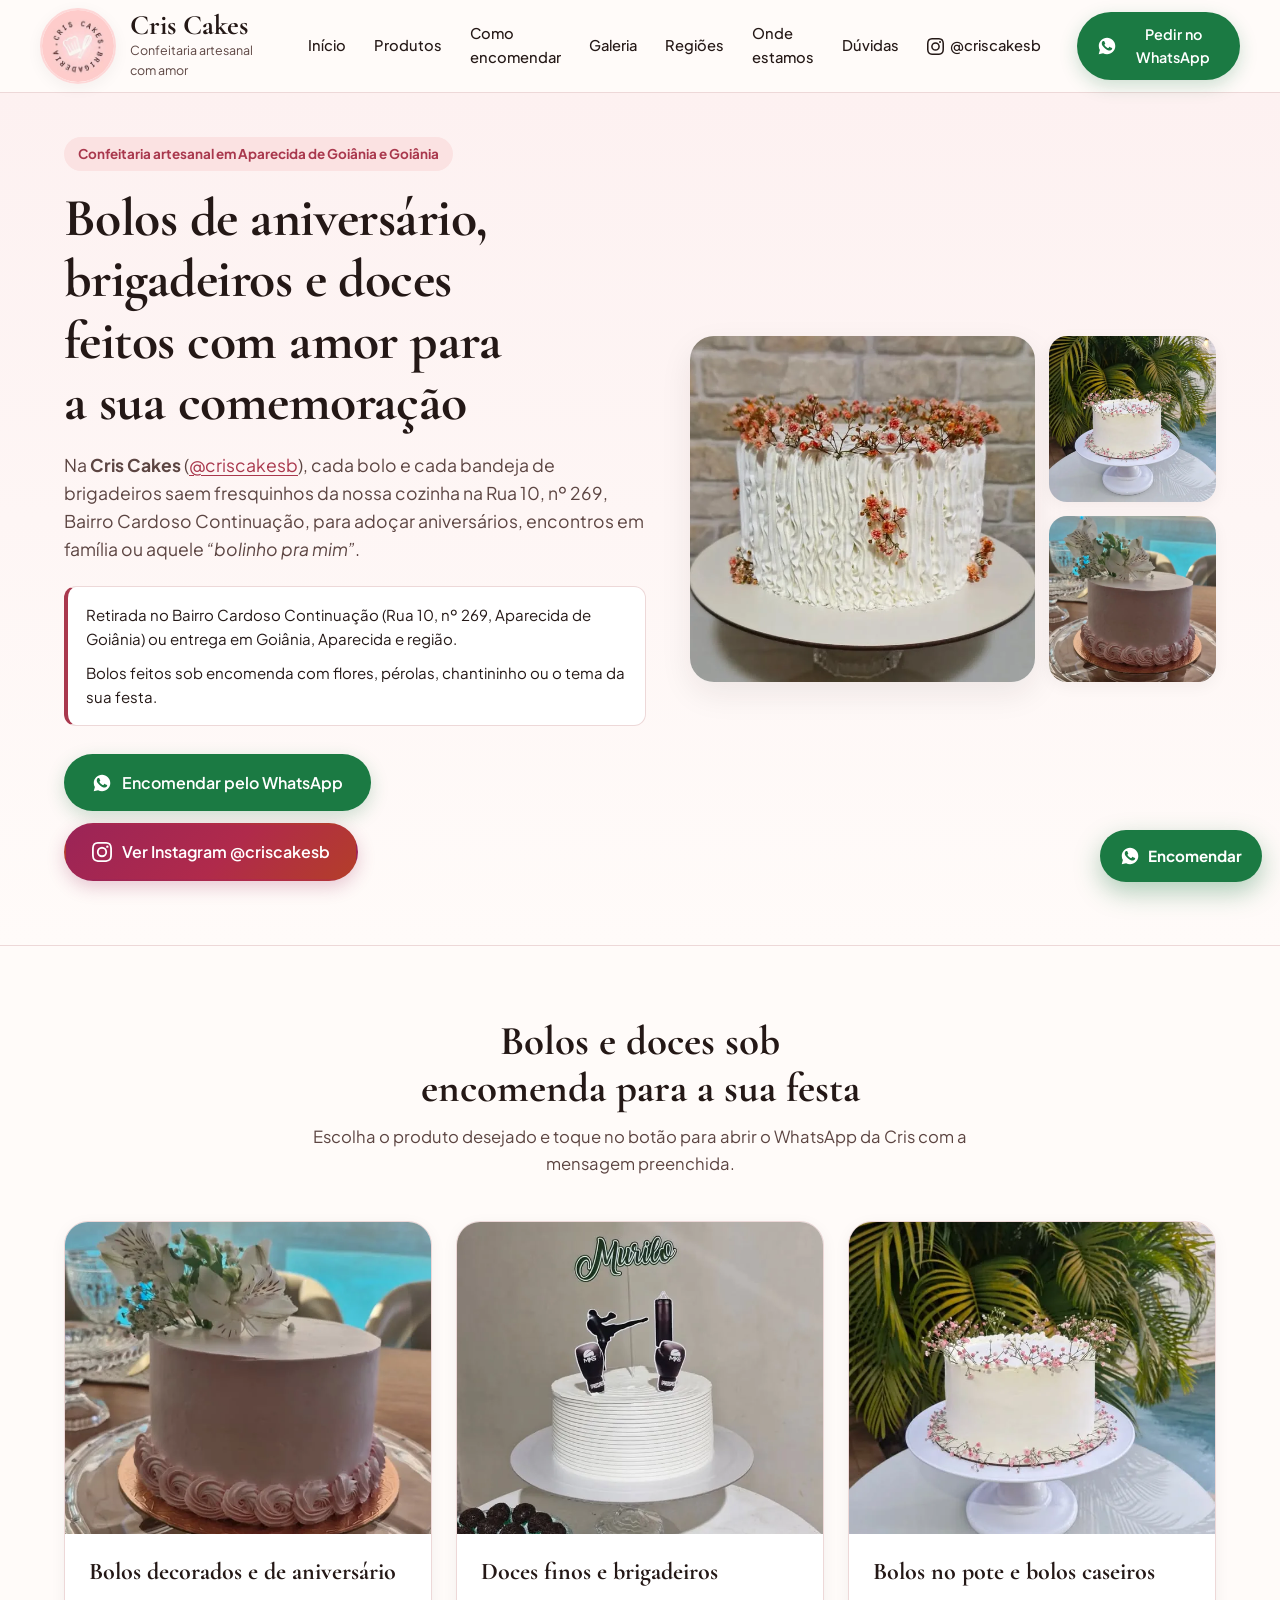
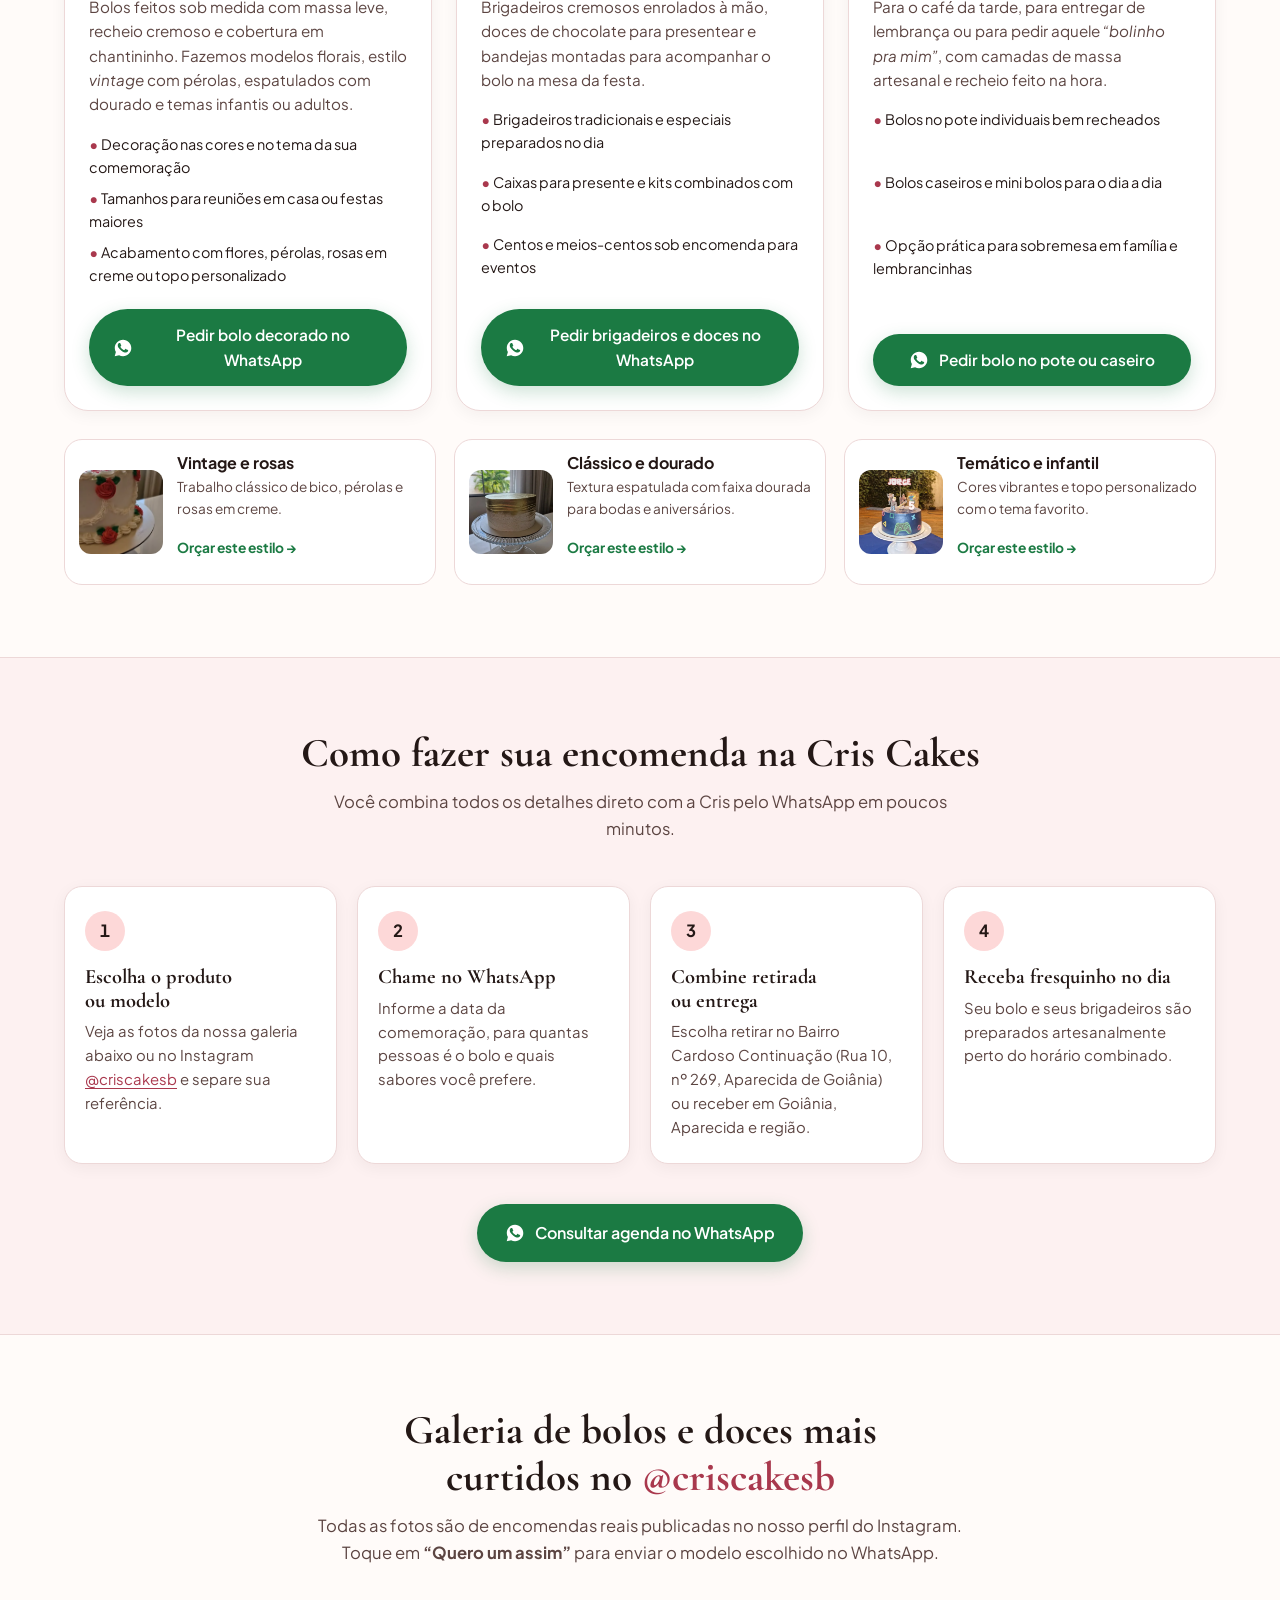
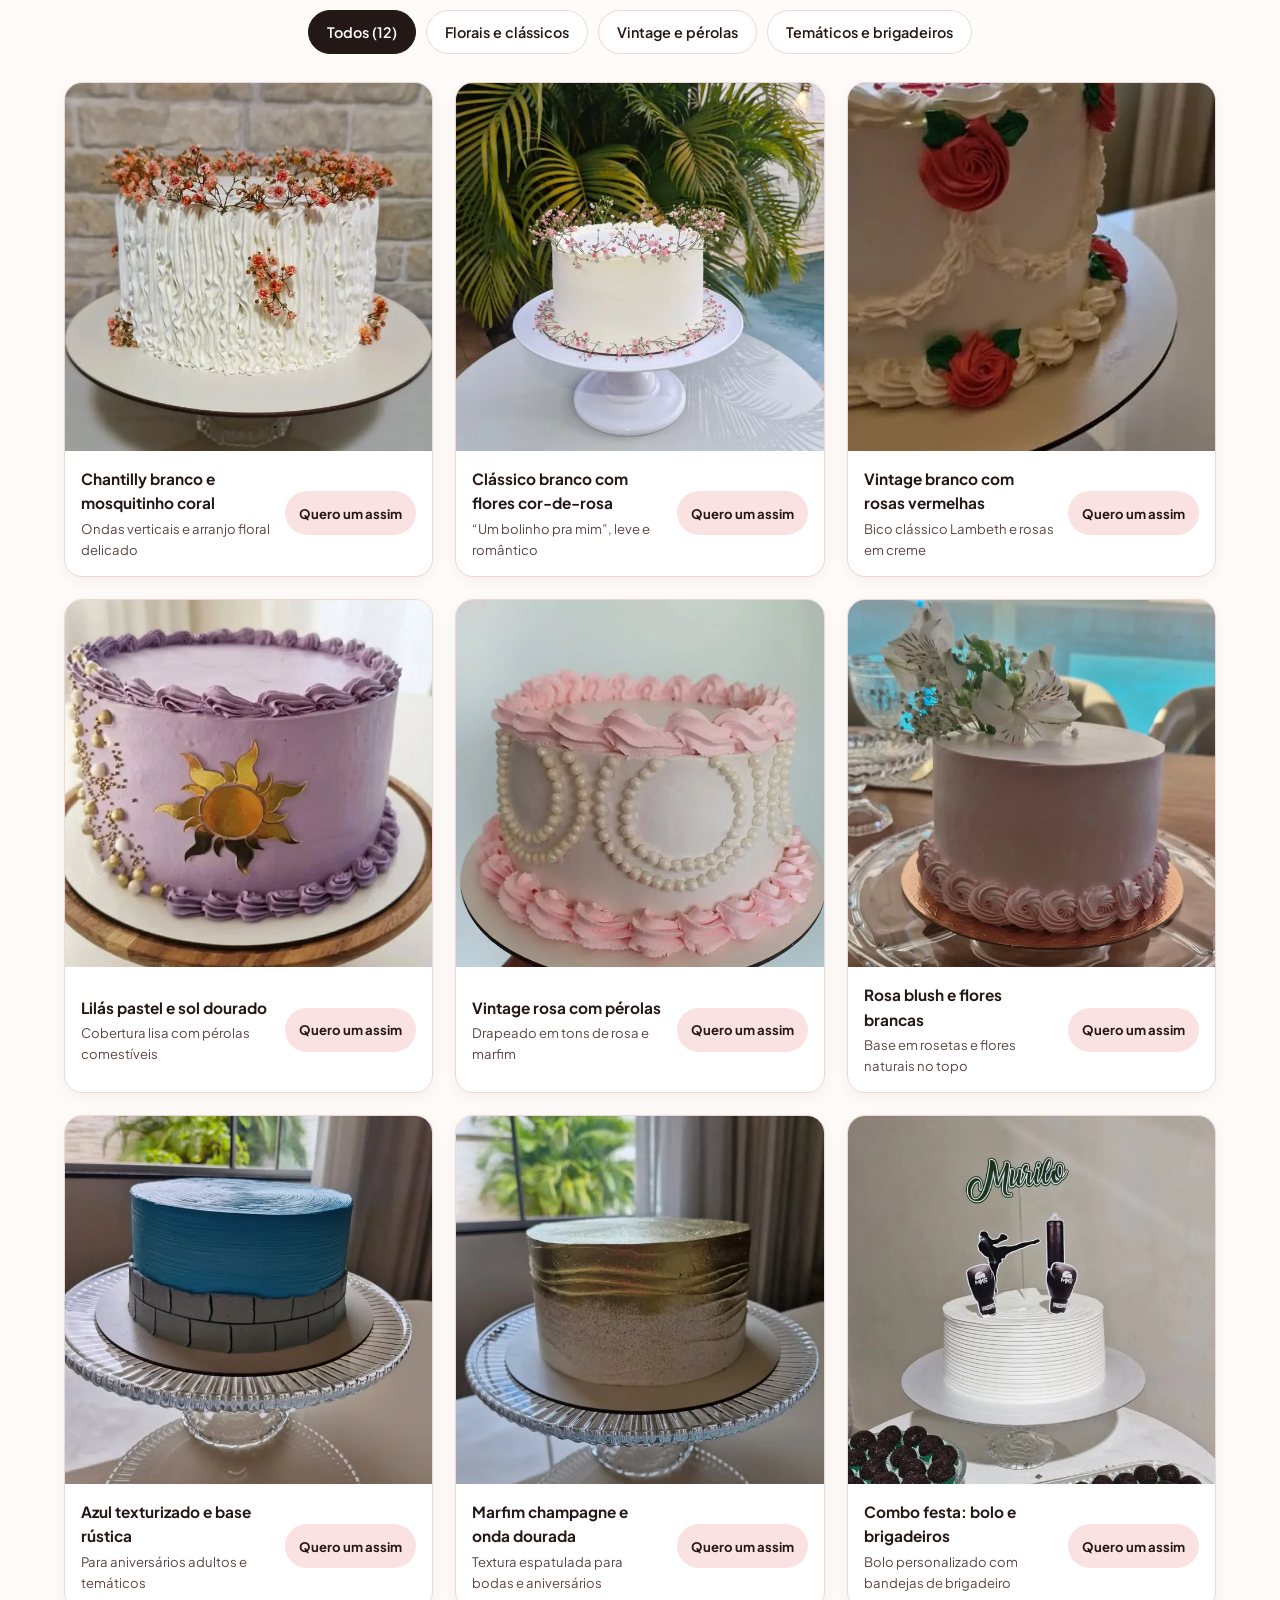
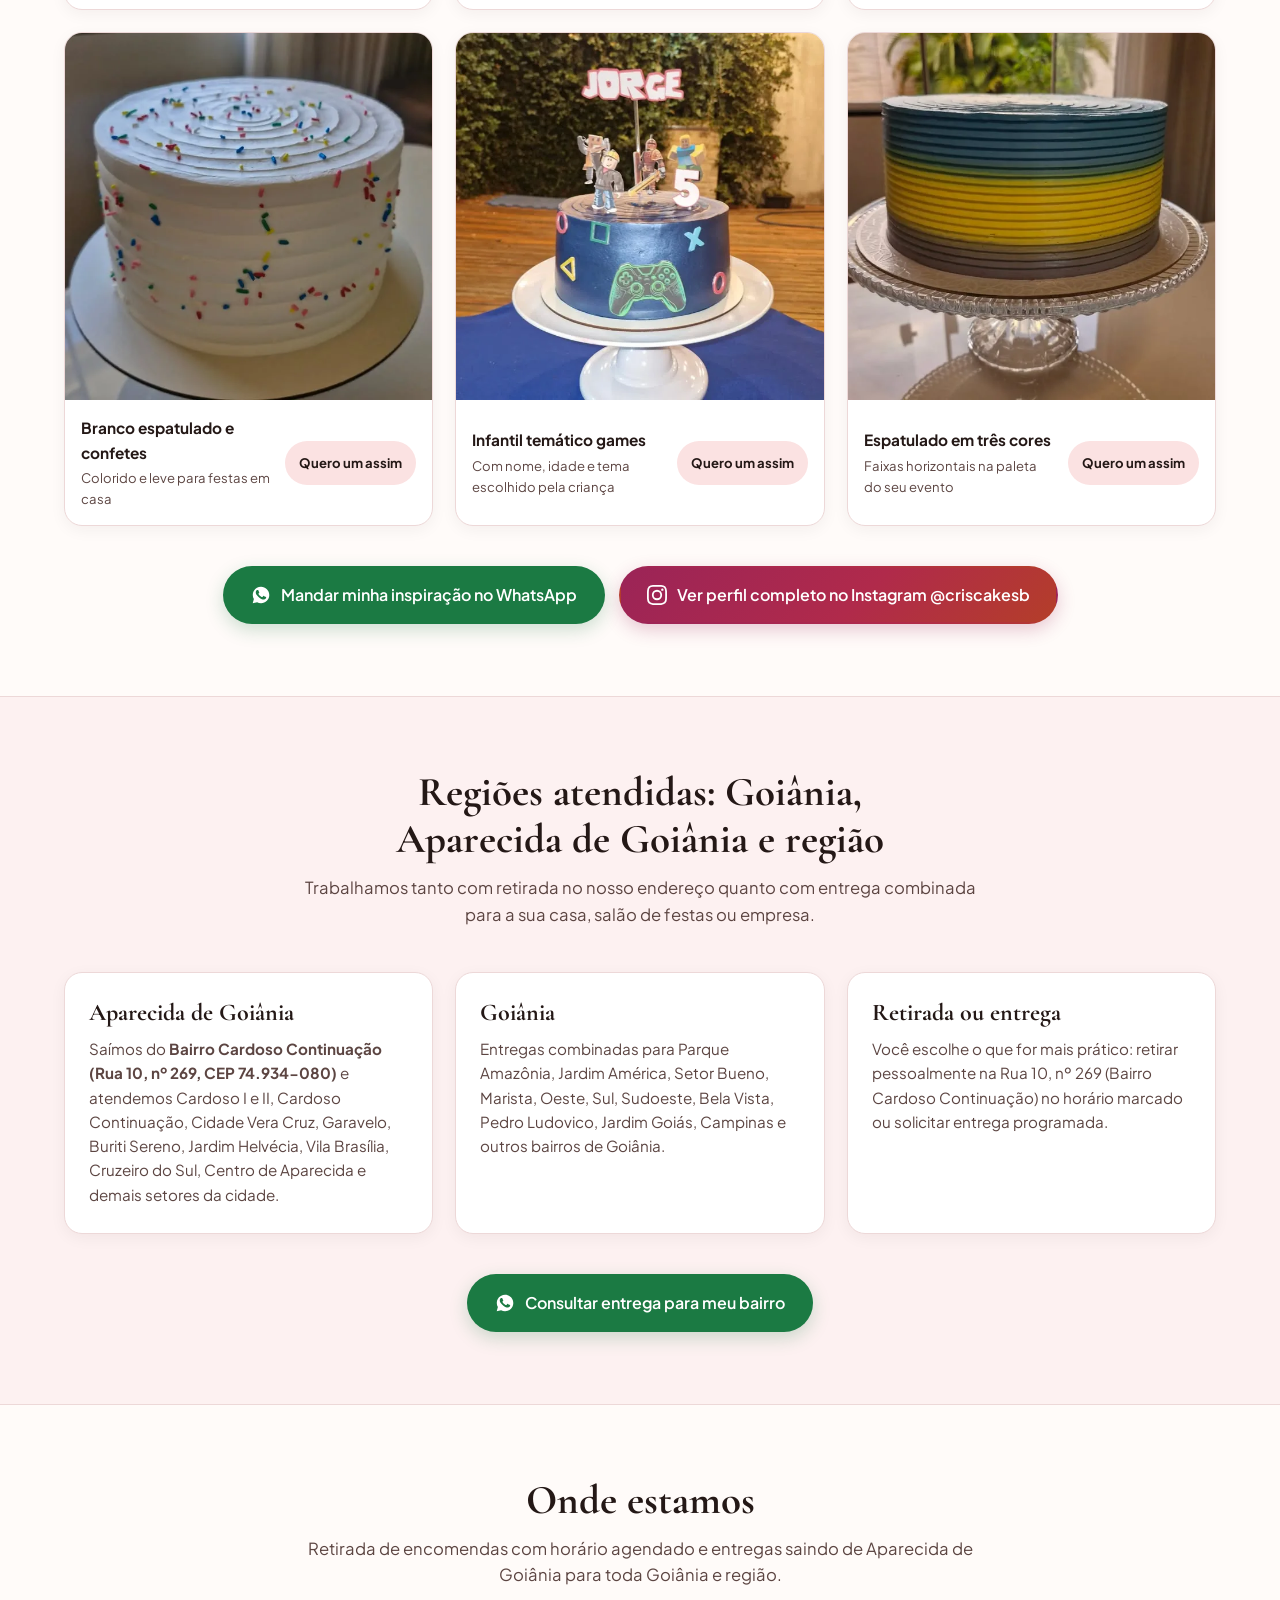
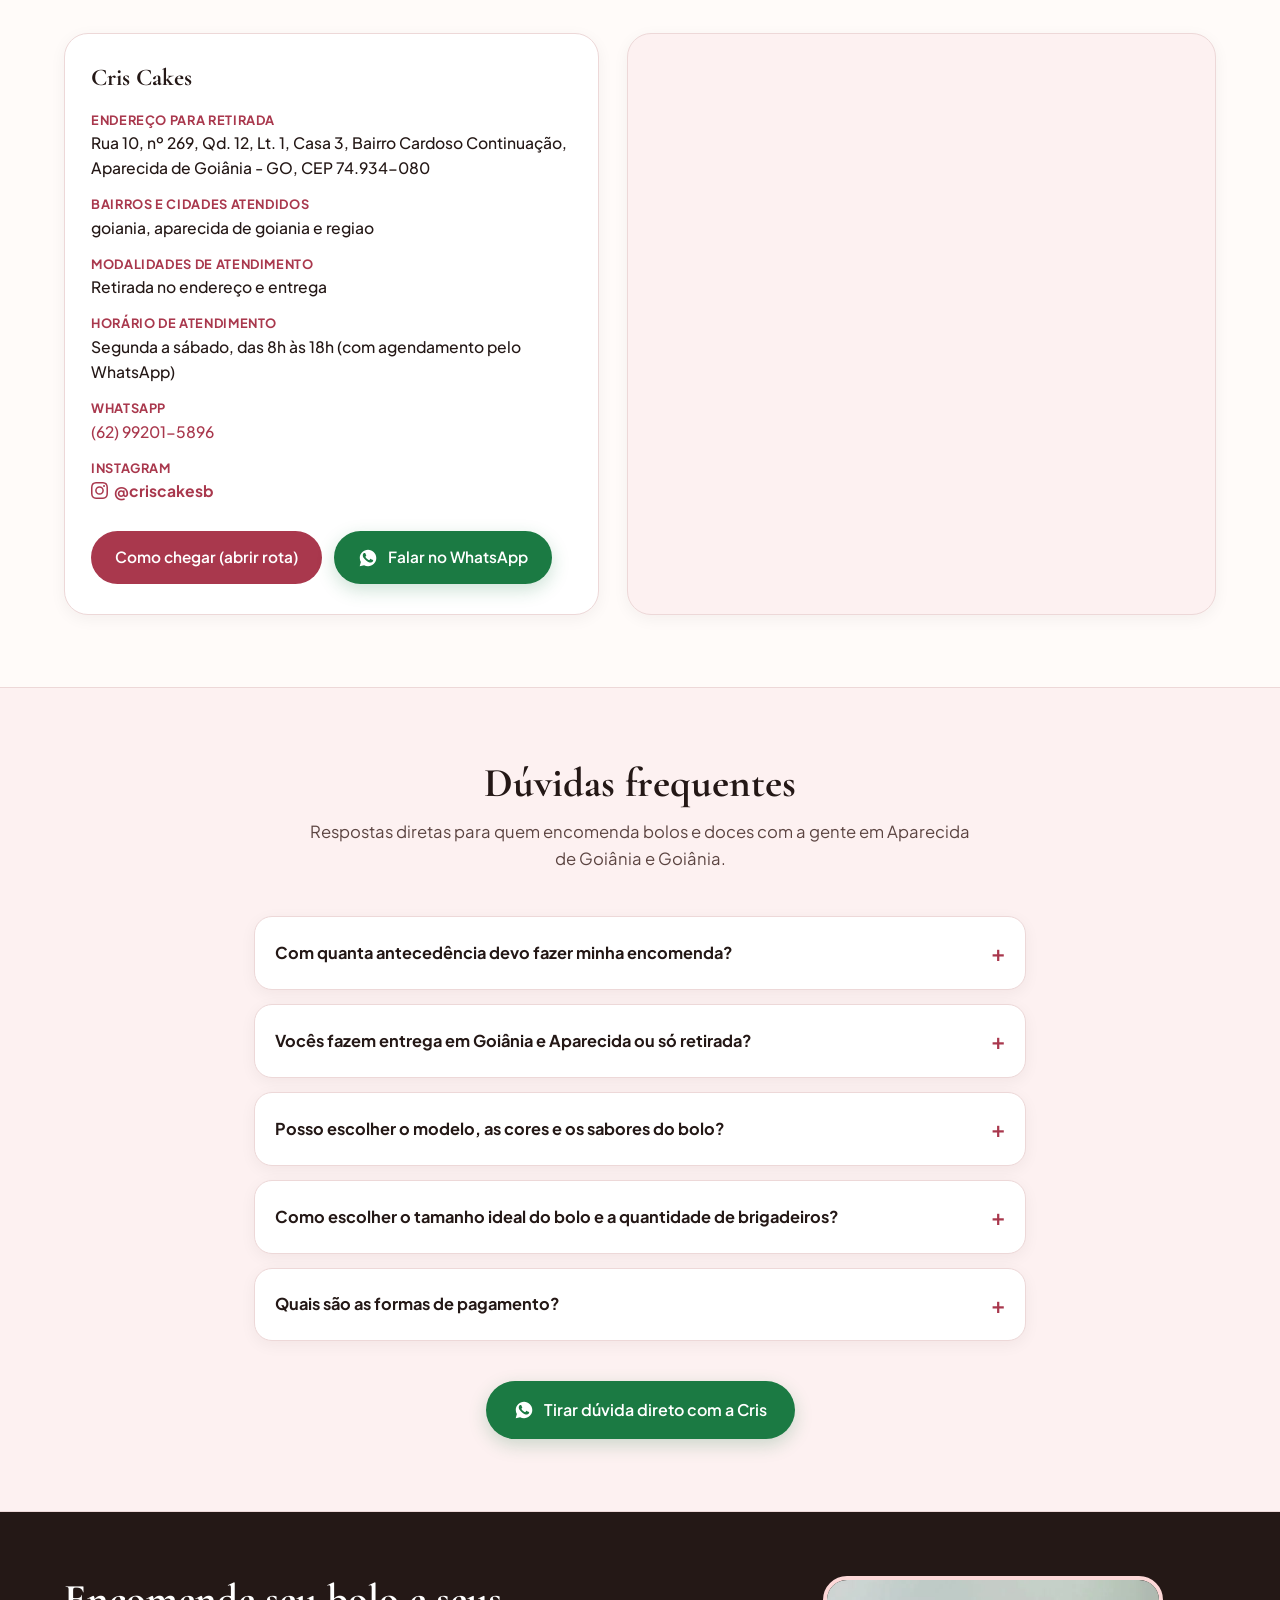
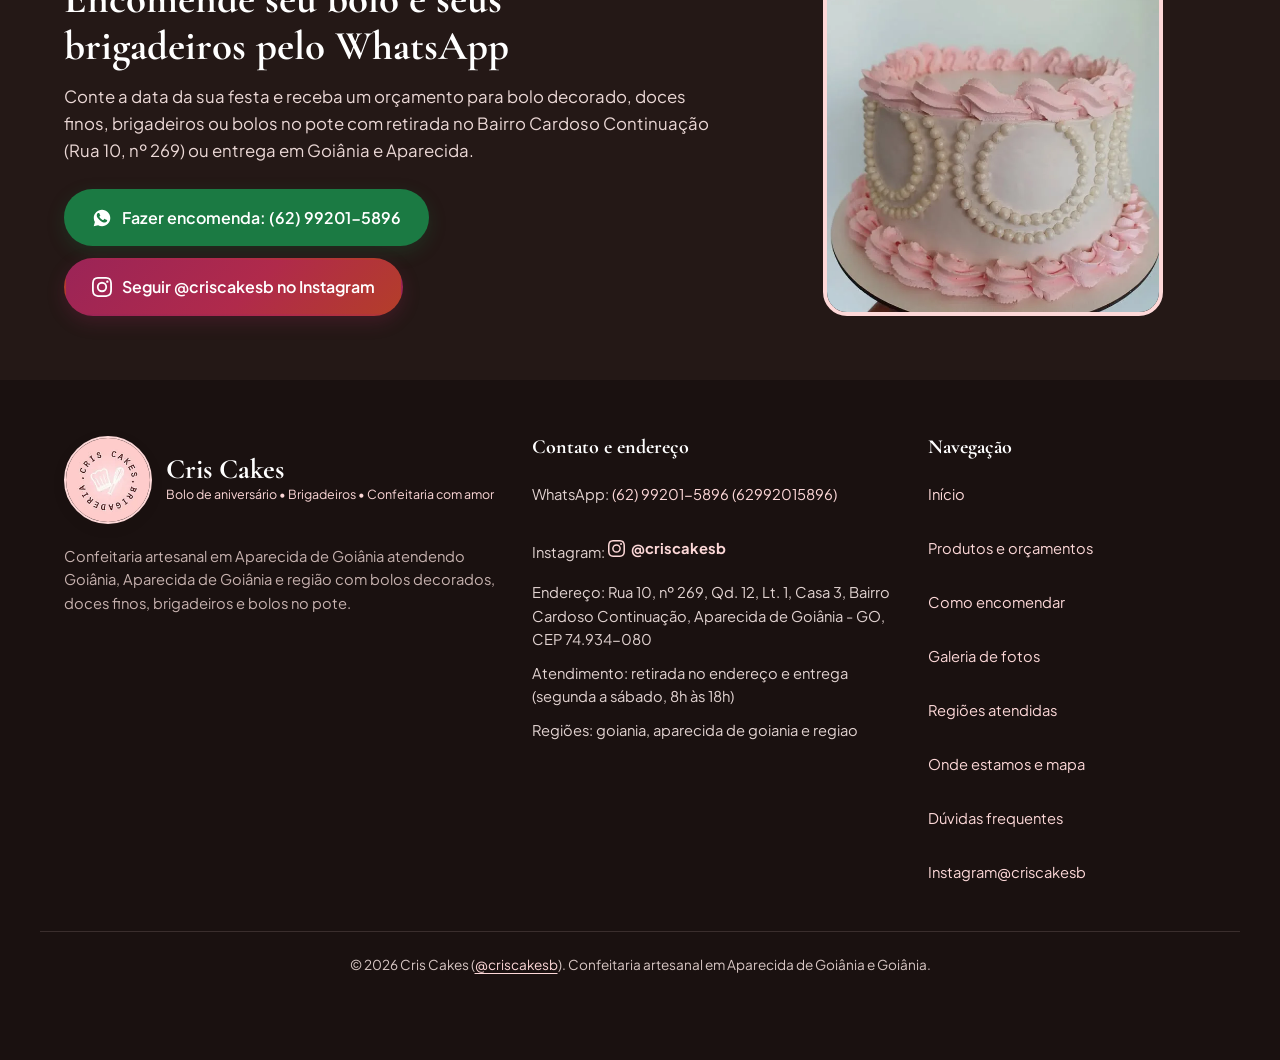
==== commit 96f33aee: "fix(a11y): corrige contraste rodape, labels, sublinhado de links e fontes assincronas" ====
--- a/index.html
+++ b/index.html
@@ -31,10 +31,12 @@
   <!-- Preload imagem principal (LCP rápido no celular) -->
   <link rel="preload" as="image" href="assets/img/hero-bolo-flores-chantilly.webp" type="image/webp">
 
-  <!-- Tipografia leve e legível -->
+  <!-- Tipografia leve e legível (carregamento assíncrono sem bloquear renderização) -->
   <link rel="preconnect" href="https://fonts.googleapis.com">
   <link rel="preconnect" href="https://fonts.gstatic.com" crossorigin>
-  <link href="https://fonts.googleapis.com/css2?family=Cormorant+Garamond:ital,wght@0,600;0,700;1,600&family=Plus+Jakarta+Sans:wght@400;500;600;700&display=swap" rel="stylesheet">
+  <link rel="preload" as="style" href="https://fonts.googleapis.com/css2?family=Cormorant+Garamond:ital,wght@0,600;0,700;1,600&family=Plus+Jakarta+Sans:wght@400;500;600;700&display=swap">
+  <link href="https://fonts.googleapis.com/css2?family=Cormorant+Garamond:ital,wght@0,600;0,700;1,600&family=Plus+Jakarta+Sans:wght@400;500;600;700&display=swap" rel="stylesheet" media="print" onload="this.media='all'">
+  <noscript><link href="https://fonts.googleapis.com/css2?family=Cormorant+Garamond:ital,wght@0,600;0,700;1,600&family=Plus+Jakarta+Sans:wght@400;500;600;700&display=swap" rel="stylesheet"></noscript>
 
   <link rel="stylesheet" href="styles.css">
 
@@ -181,7 +183,7 @@
   <!-- CABEÇALHO FIXO -->
   <header class="site-header" id="topo">
     <div class="container header-inner">
-      <a href="#inicio" class="brand" aria-label="Cris Cakes, voltar ao início">
+      <a href="#inicio" class="brand">
         <img src="assets/img/logo-cris-cakes.webp" alt="Logo Cris Cakes Brigaderia e Confeitaria Artesanal em Aparecida de Goiânia" width="76" height="76" class="brand-logo">
         <div class="brand-text">
           <span class="brand-name" translate="no">Cris Cakes</span>
@@ -907,7 +909,7 @@
     class="floating-wa"
     target="_blank"
     rel="noopener noreferrer"
-    aria-label="Falar com a Cris Cakes pelo WhatsApp">
+    aria-label="Encomendar na Cris Cakes pelo WhatsApp">
     <svg class="icon-wa" viewBox="0 0 24 24" aria-hidden="true"><path d="M12.04 2C6.58 2 2.13 6.45 2.13 11.91c0 1.75.46 3.45 1.32 4.95L2.05 22l5.25-1.38c1.45.79 3.08 1.21 4.74 1.21 5.46 0 9.91-4.45 9.91-9.91C21.95 6.45 17.5 2 12.04 2zm5.82 14.01c-.25.7-1.45 1.34-2.01 1.43-.52.08-1.18.12-1.91-.12-.44-.14-1.01-.33-1.74-.65-3.07-1.33-5.08-4.43-5.23-4.64-.15-.21-1.25-1.66-1.25-3.17 0-1.51.79-2.25 1.07-2.56.28-.31.61-.39.81-.39.2 0 .41.01.59.01.19.01.44-.07.69.53.25.6.86 2.09.93 2.24.08.15.13.33.03.53-.1.21-.15.33-.3.51-.15.18-.32.4-.46.54-.15.15-.31.31-.13.61.18.31.79 1.31 1.7 2.12 1.17 1.04 2.15 1.36 2.46 1.52.31.15.49.13.67-.08.18-.21.77-.9.97-1.21.2-.31.41-.26.69-.15.28.1 1.79.84 2.1 1 .31.15.51.23.59.36.08.13.08.75-.17 1.45z"/></svg>
     <span class="floating-wa-text">Encomendar</span>
   </a>
--- a/styles.css
+++ b/styles.css
@@ -74,6 +74,11 @@
   transition: color 0.16s ease, background-color 0.16s ease, transform 0.16s ease;
 }
 
+p a {
+  text-decoration: underline;
+  text-underline-offset: 3px;
+}
+
 a:focus,
 button:focus,
 summary:focus {
@@ -1024,8 +1029,18 @@
 .footer-bottom {
   padding-top: 22px;
   text-align: center;
-  color: #A8928F;
+  color: #D8C7C4;
   font-size: 0.85rem;
+}
+
+.footer-bottom a {
+  color: var(--logo-pink);
+  text-decoration: underline;
+  text-underline-offset: 3px;
+}
+
+.footer-bottom a:hover {
+  color: #FFFFFF;
 }
 
 /* BOTÃO FLUTUANTE WHATSAPP (com suporte a safe-area-inset-bottom) */
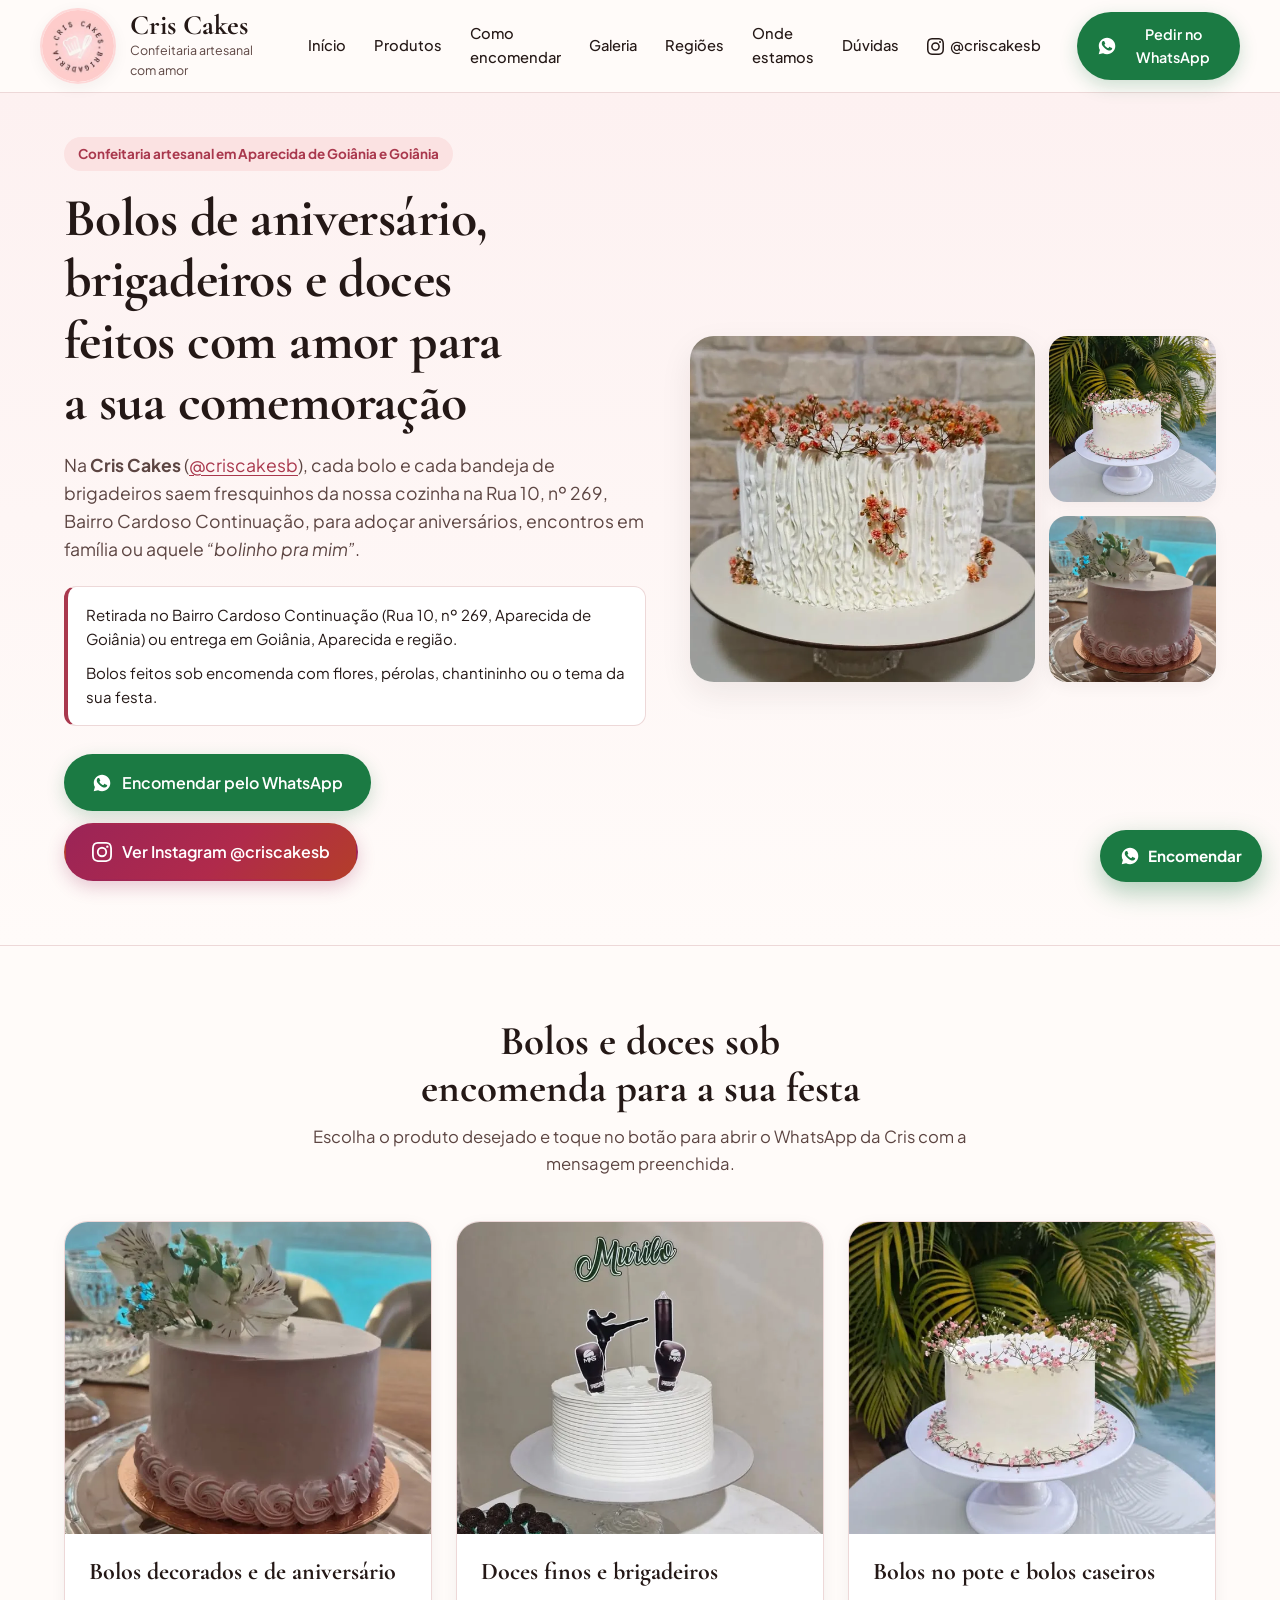
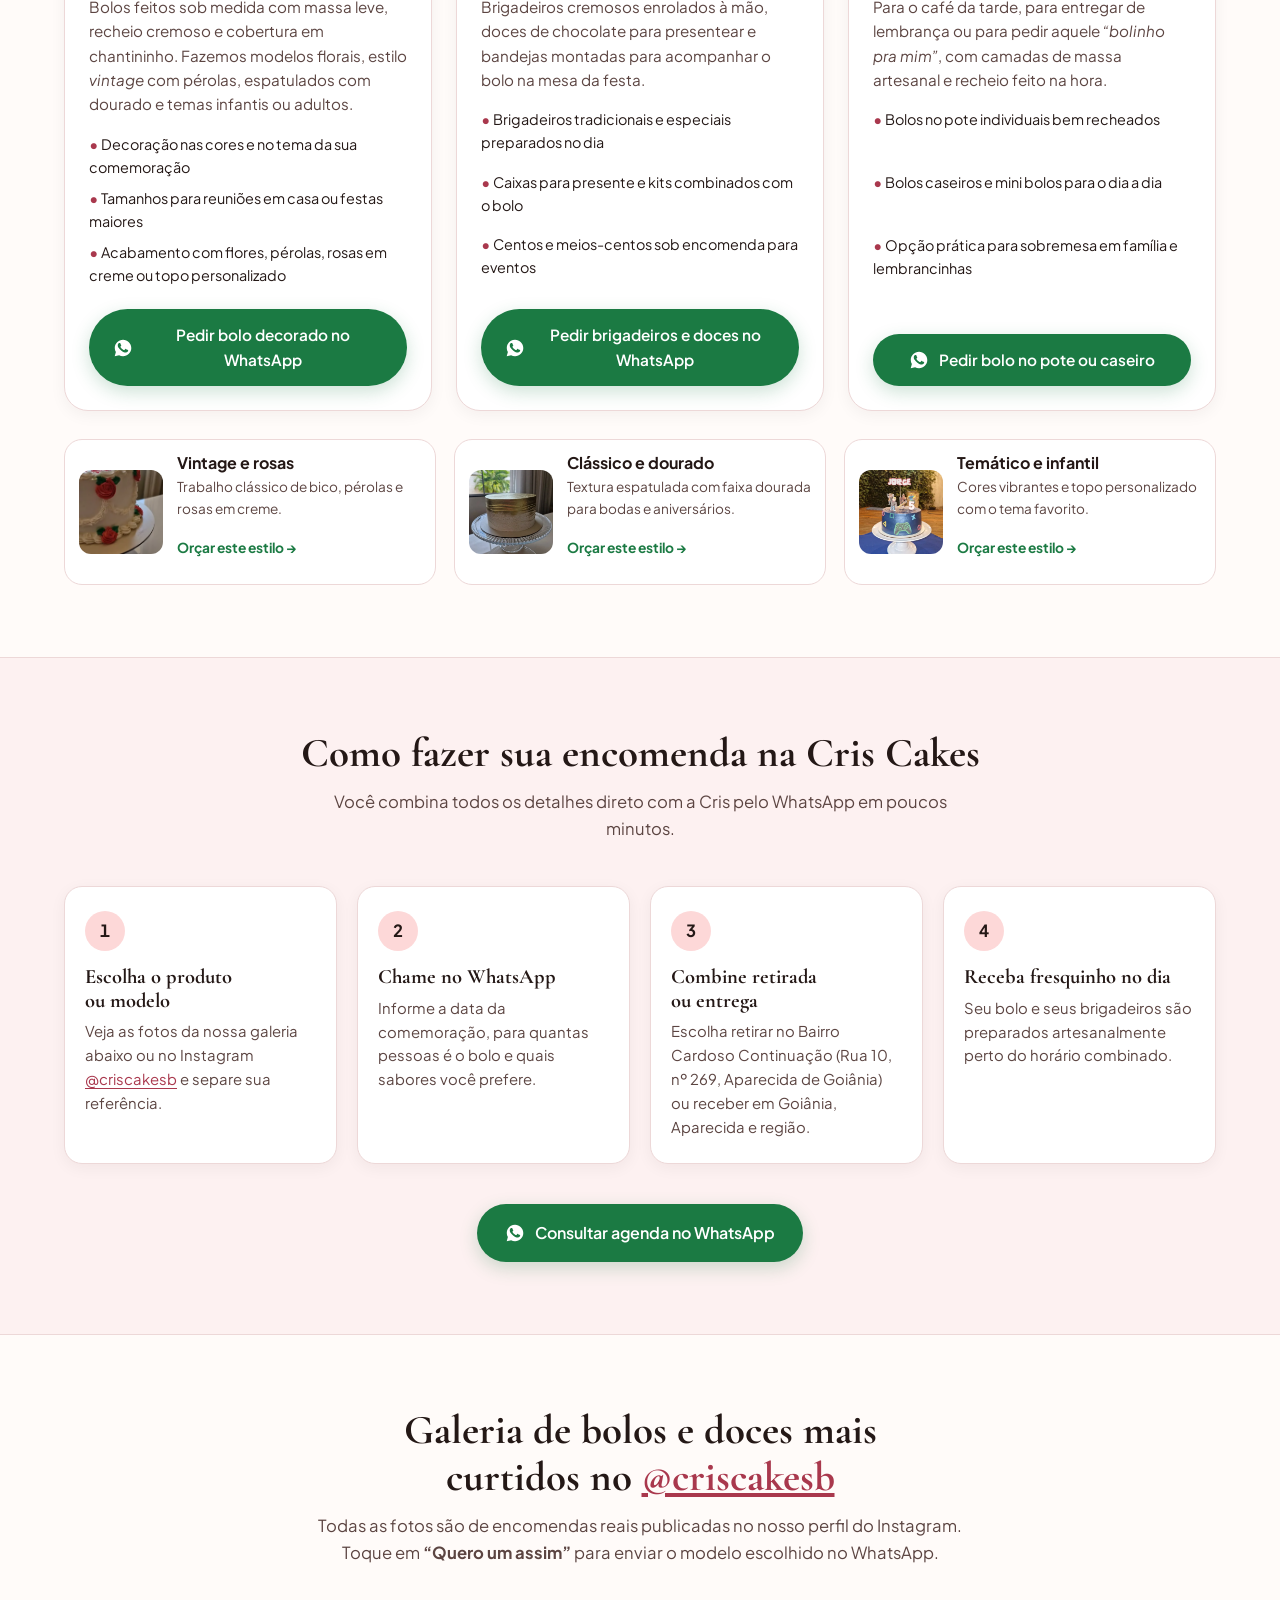
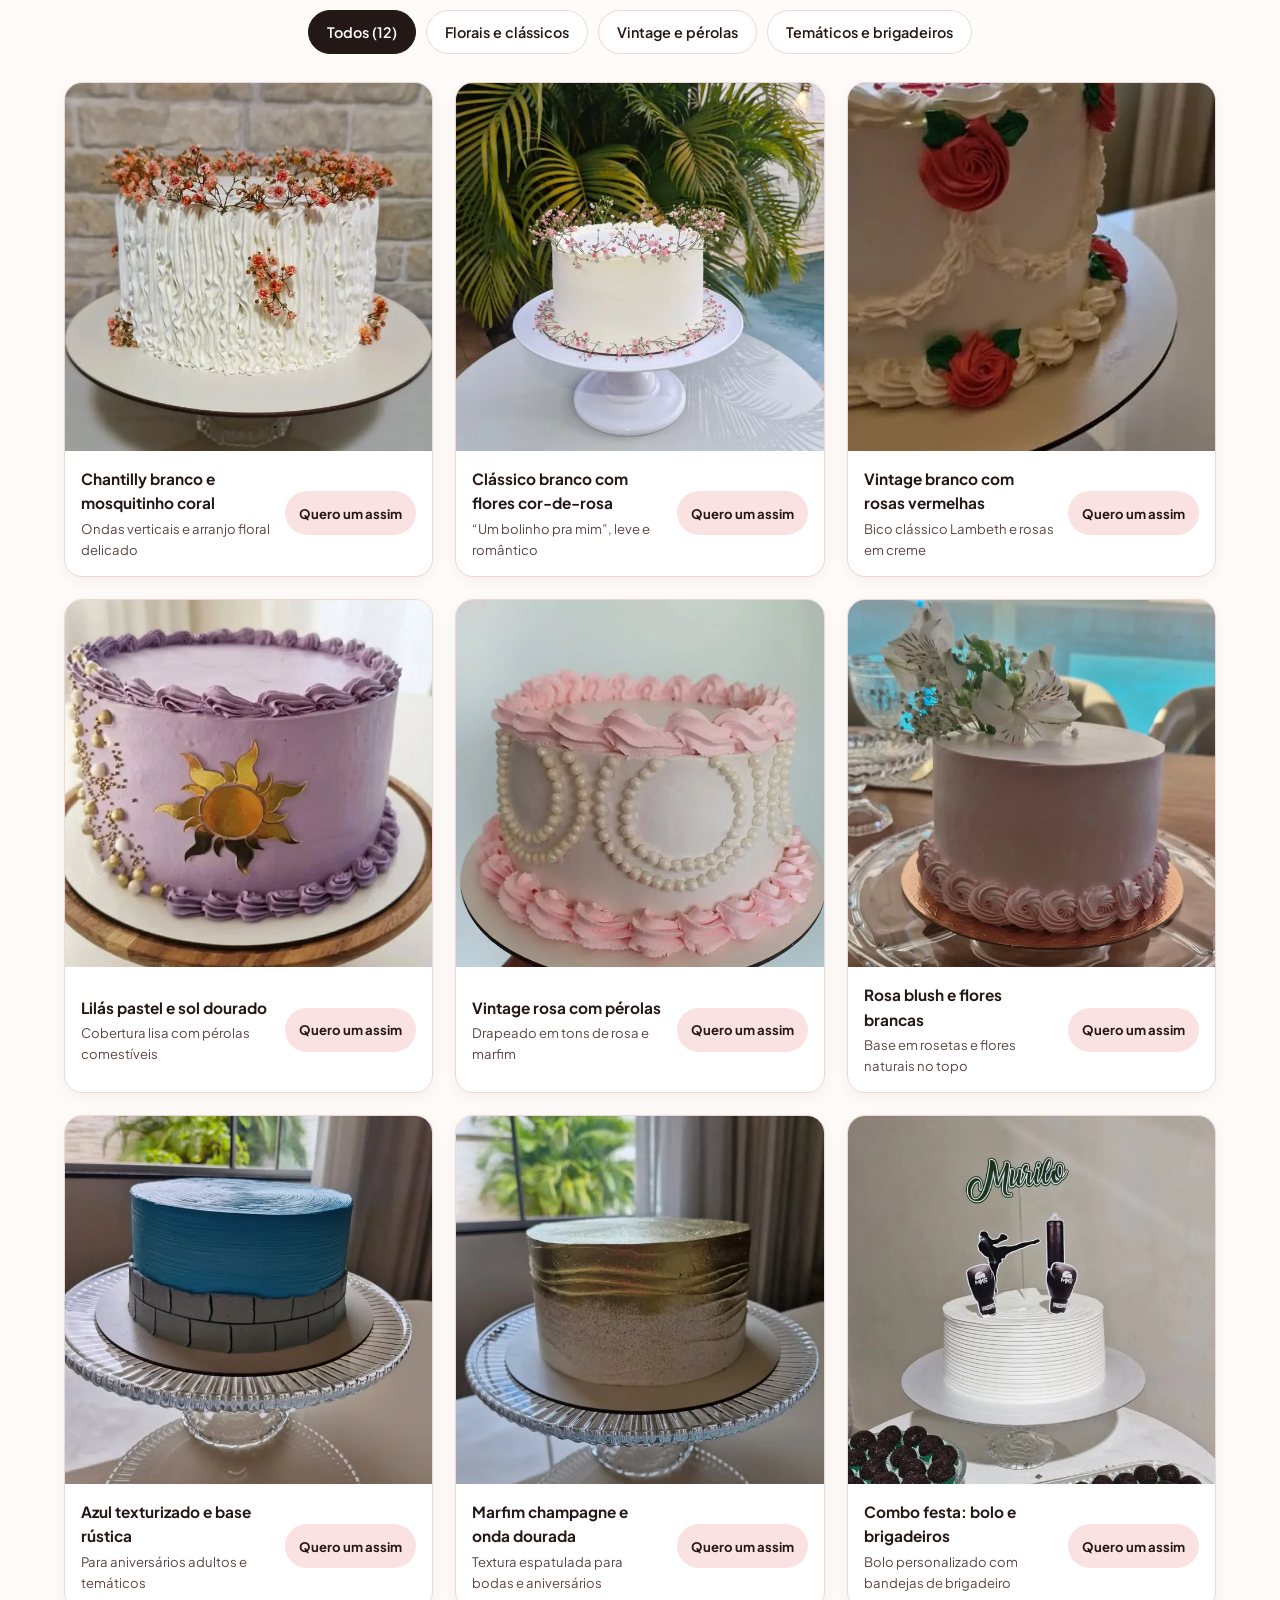
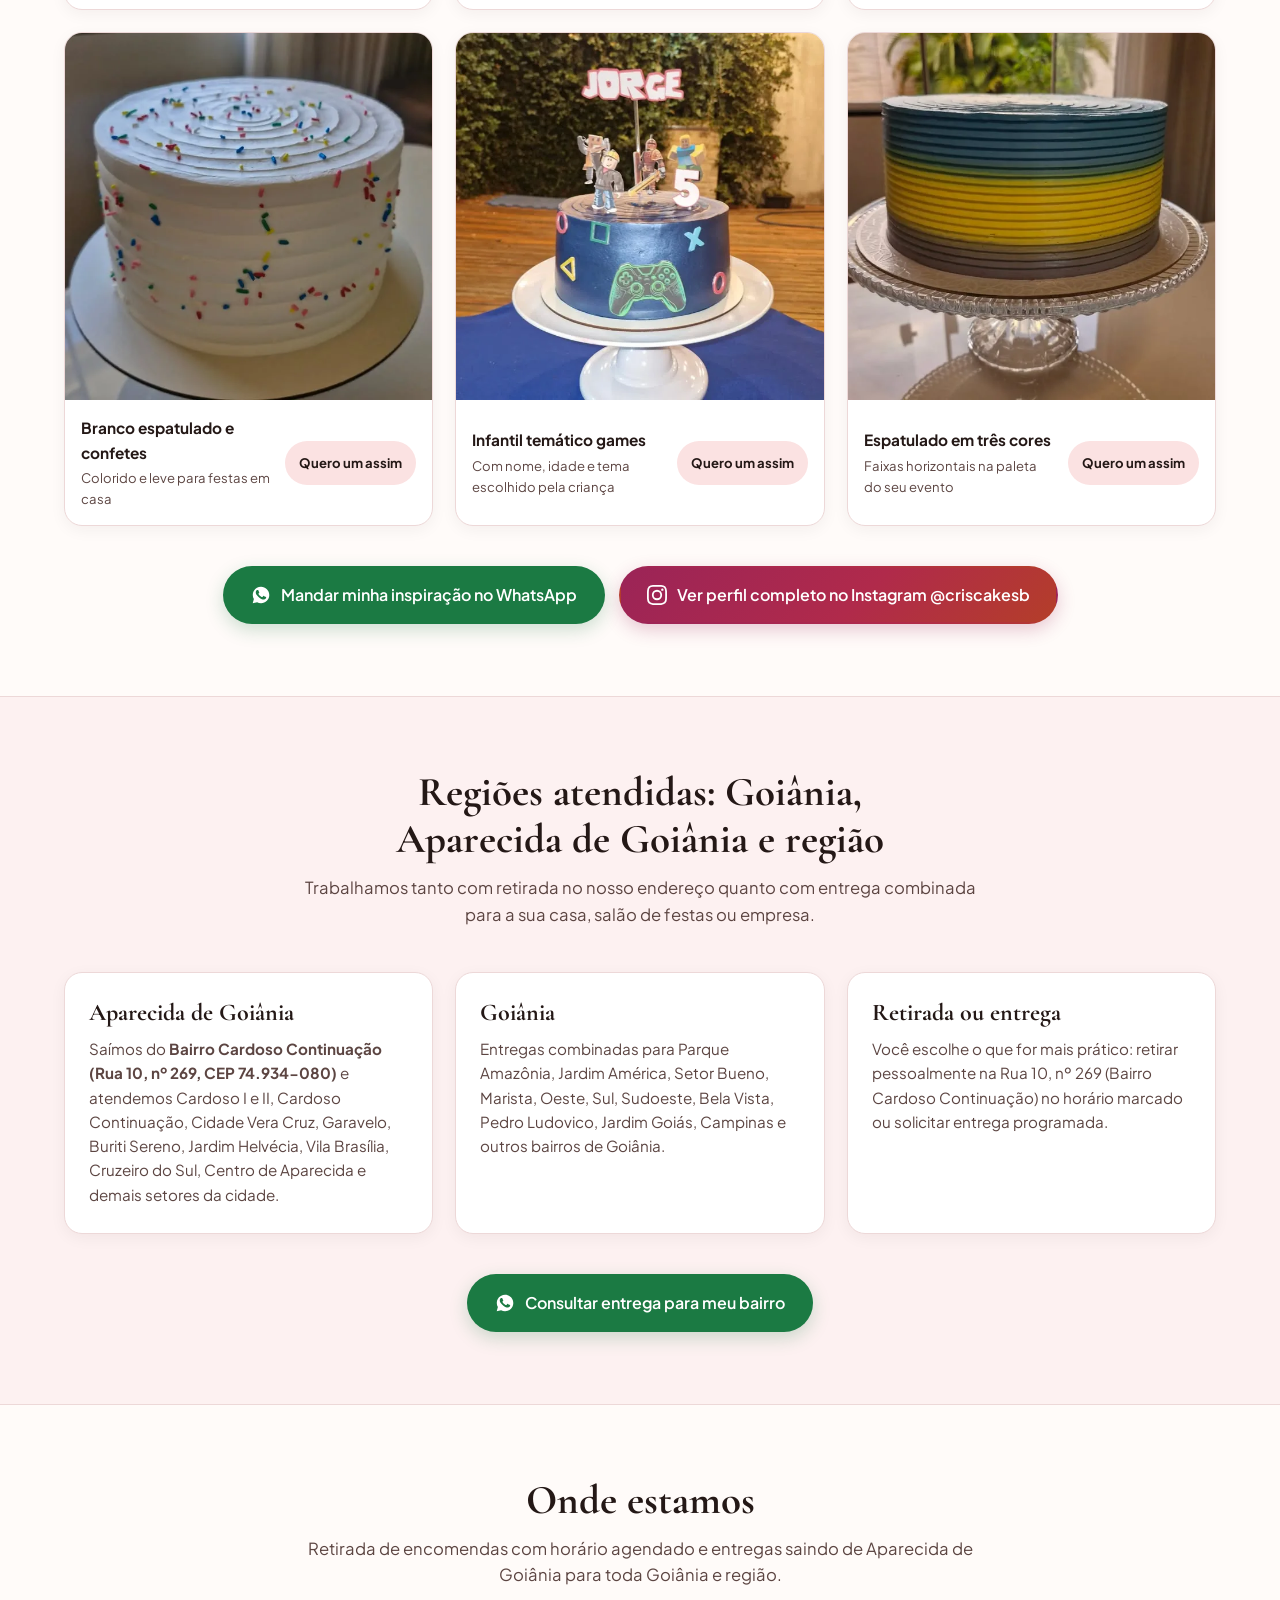
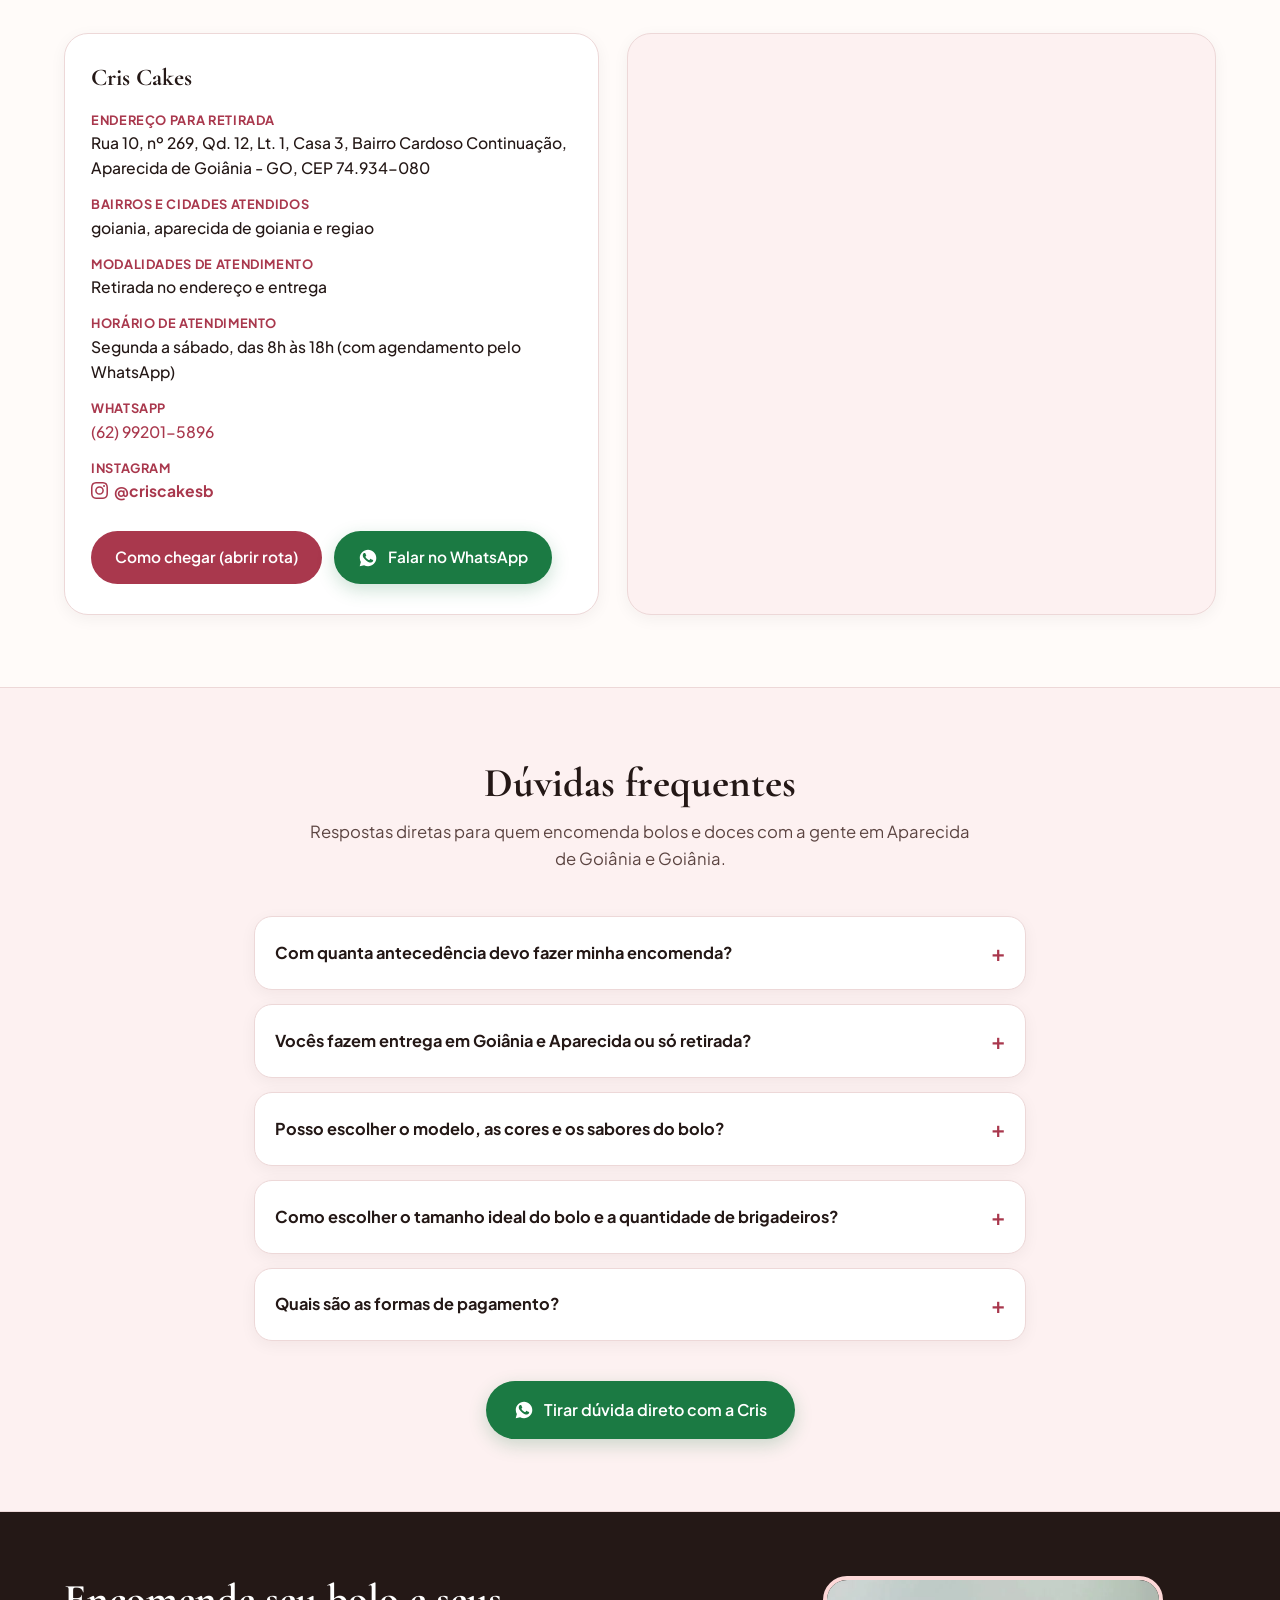
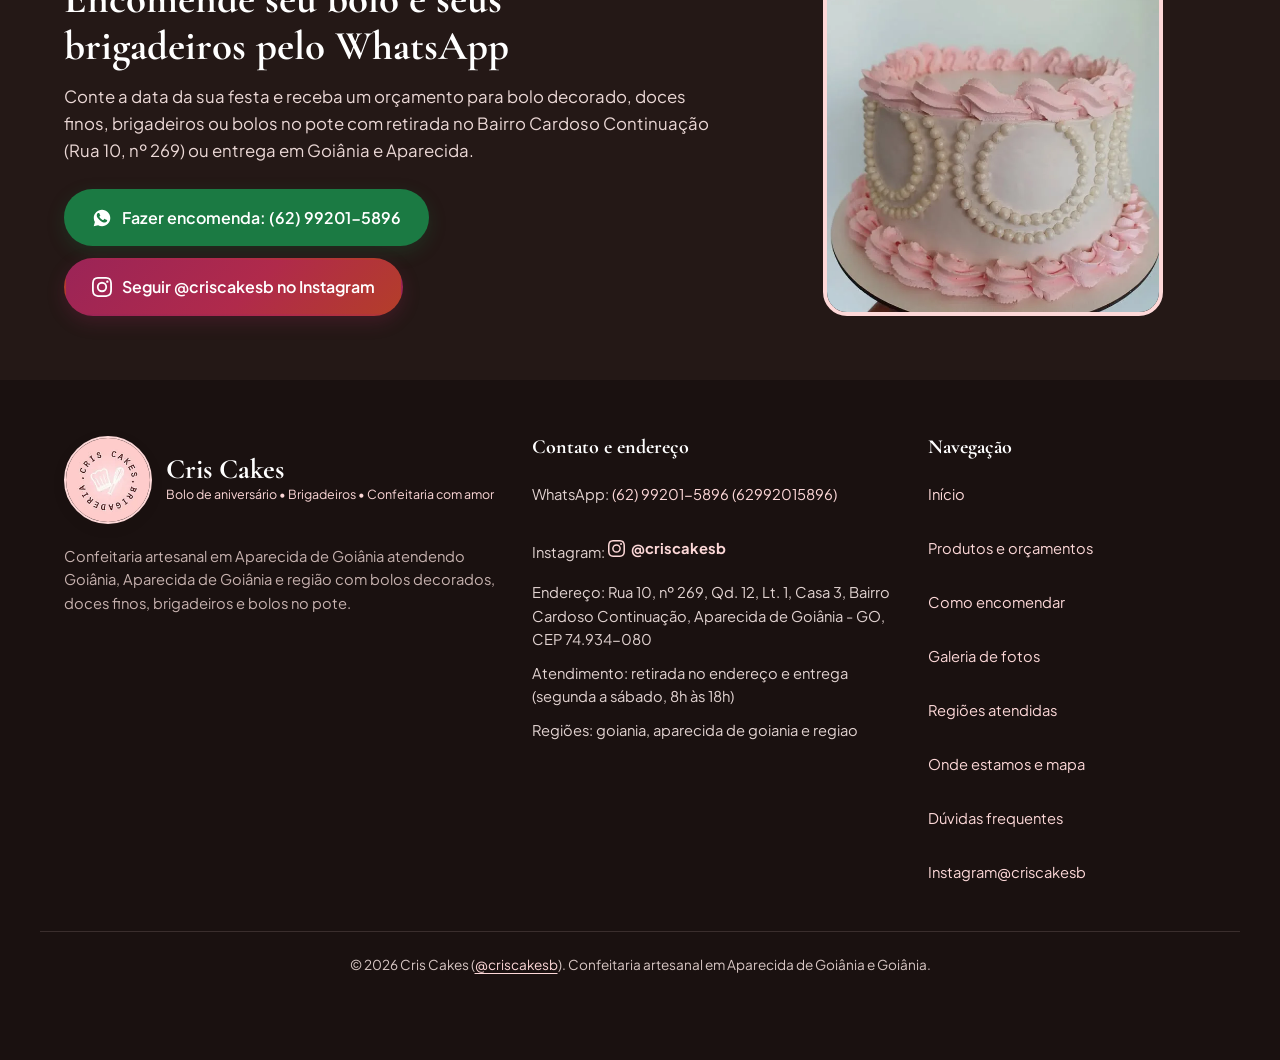
==== commit bfa091fc: "fix(schema): troca Product por Service no OfferCatalog para zerar erros no Search Console" ====
--- a/index.html
+++ b/index.html
@@ -114,22 +114,22 @@
             {
               "@type": "Offer",
               "itemOffered": {
-                "@type": "Product",
-                "name": "Bolos decorados de aniversário e comemorações"
+                "@type": "Service",
+                "name": "Bolos decorados de aniversário e comemorações sob encomenda"
               }
             },
             {
               "@type": "Offer",
               "itemOffered": {
-                "@type": "Product",
-                "name": "Doces finos e brigadeiros artesanais"
+                "@type": "Service",
+                "name": "Doces finos e brigadeiros artesanais sob encomenda"
               }
             },
             {
               "@type": "Offer",
               "itemOffered": {
-                "@type": "Product",
-                "name": "Bolos no pote e bolos caseiros"
+                "@type": "Service",
+                "name": "Bolos no pote e bolos caseiros artesanais"
               }
             }
           ]
--- a/styles.css
+++ b/styles.css
@@ -74,7 +74,8 @@
   transition: color 0.16s ease, background-color 0.16s ease, transform 0.16s ease;
 }
 
-p a {
+p a,
+h2 a {
   text-decoration: underline;
   text-underline-offset: 3px;
 }
